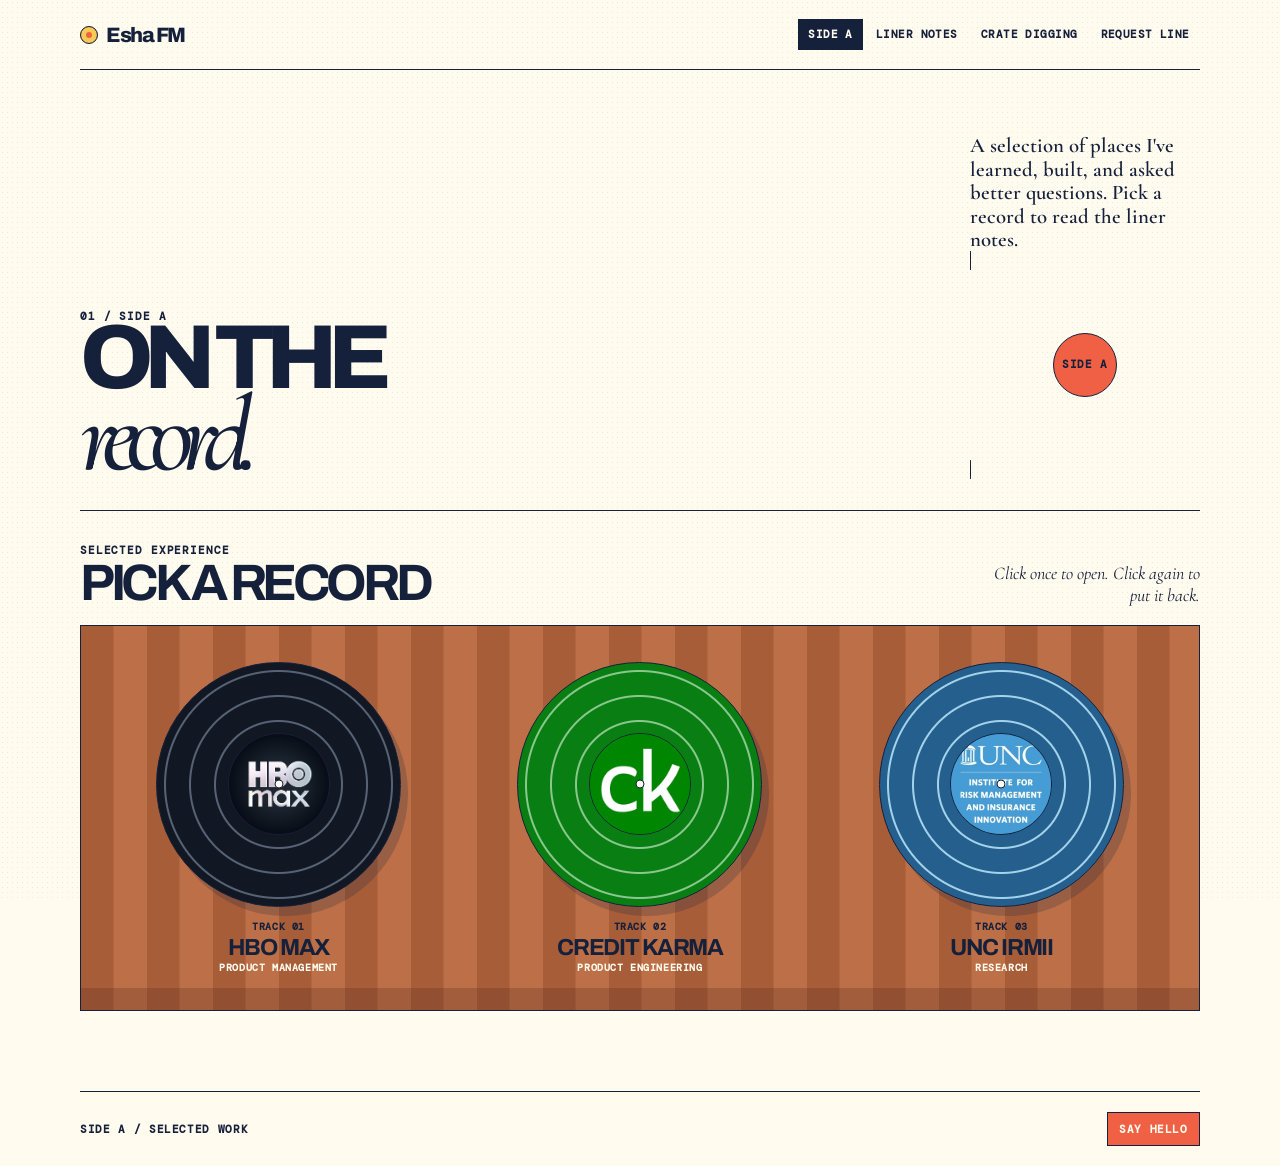
==== experience.html @ 91d37e62 "Keep experience liner notes closed by default" ====
<!DOCTYPE html>
<html lang="en">
  <head>
    <meta charset="UTF-8" />
    <meta name="viewport" content="width=device-width, initial-scale=1.0" />
    <title>On the Record | Esha FM</title>
    <meta name="description" content="Selected work, research, and experience from Esha Singaraju." />
    <link rel="icon" type="image/png" href="assets/finalfavicon.png" />
    <link rel="preconnect" href="https://fonts.googleapis.com" />
    <link rel="preconnect" href="https://fonts.gstatic.com" crossorigin />
    <link href="https://fonts.googleapis.com/css2?family=Archivo:wdth,wght@75..125,400;75..125,600;75..125,700;75..125,800&family=Cormorant+Garamond:ital,wght@0,500;0,600;1,500;1,600&family=DM+Mono:wght@400;500&display=swap" rel="stylesheet" />
    <link rel="stylesheet" href="style.css?v=20260923-records" />
  </head>
  <body>
    <div class="page-shell">
      <header class="site-header">
        <a class="brand" href="index.html" aria-label="Esha FM home">Esha FM</a>
        <nav class="site-nav" aria-label="Primary">
          <a class="is-active" href="experience.html">Side A</a>
          <a href="writing.html">Liner Notes</a>
          <a href="out-and-about.html">Crate Digging</a>
          <a href="mailto:eshasingaraju@gmail.com">Request Line</a>
        </nav>
      </header>
      <main>
        <section class="page-hero reveal">
          <div><p class="eyebrow">01 / Side A</p><h1 class="page-title">On the<br /><em>record.</em></h1></div>
          <div><p class="page-hero-copy">A selection of places I've learned, built, and asked better questions. Pick a record to read the liner notes.</p><span class="label-disc" aria-hidden="true"></span></div>
        </section>
        <section class="experience-library" aria-labelledby="experience-library-title">
          <div class="experience-library-heading reveal">
            <div>
              <p class="section-kicker">Selected experience</p>
              <h2 id="experience-library-title">Pick a record</h2>
            </div>
            <p>Click once to open. Click again to put it back.</p>
          </div>

          <div class="experience-records reveal" aria-label="Experience records">
            <button class="career-record" type="button" data-experience-record="hbo" aria-expanded="false" aria-controls="experience-hbo">
              <span class="career-vinyl career-vinyl-hbo" aria-hidden="true">
                <span class="career-vinyl-label"><img src="assets/hbo-max-logo.png" alt="" /></span>
              </span>
              <span class="career-record-meta"><span>Track 01</span><strong>HBO Max</strong><small>Product Management</small></span>
            </button>
            <button class="career-record" type="button" data-experience-record="credit-karma" aria-expanded="false" aria-controls="experience-credit-karma">
              <span class="career-vinyl career-vinyl-ck" aria-hidden="true">
                <span class="career-vinyl-label"><img src="assets/credit-karma-mark.png" alt="" /></span>
              </span>
              <span class="career-record-meta"><span>Track 02</span><strong>Credit Karma</strong><small>Product Engineering</small></span>
            </button>
            <button class="career-record" type="button" data-experience-record="irmii" aria-expanded="false" aria-controls="experience-irmii">
              <span class="career-vinyl career-vinyl-irmii" aria-hidden="true">
                <span class="career-vinyl-label"><img src="assets/irmii.jpeg" alt="" /></span>
              </span>
              <span class="career-record-meta"><span>Track 03</span><strong>UNC IRMII</strong><small>Research</small></span>
            </button>
          </div>

          <div class="experience-panels" aria-live="polite">
            <article class="experience-panel" id="experience-hbo" data-experience-panel="hbo" hidden>
              <figure class="experience-panel-media experience-panel-video">
                <video controls playsinline preload="metadata" poster="assets/hbo-shorts-poster.png" aria-label="HBO Max Shorts mobile experience">
                  <source src="assets/hbo-shorts.m4v" type="video/mp4" />
                  Your browser does not support embedded video.
                </video>
                <figcaption>HBO Max Shorts / mobile experience</figcaption>
              </figure>
              <div class="experience-panel-copy">
                <div class="experience-track"><p class="track-number">Track 01 / Product Management</p><p class="role-meta">May 2026 - August 2026 / New York, NY</p></div>
                <h2>Product Management Intern</h2>
                <p class="experience-company">HBO Max · Warner Bros. Discovery</p>
                <p class="experience-summary">On the Watch Experience team, I moved between discovery, playback, and launch readiness - turning ambiguous user problems into requirements, prototypes, and measurable product recommendations.</p>
                <ul class="experience-highlights">
                  <li>Built an AI workflow that researched 100+ web sources, validated episode metadata, scored candidate moments, and matched them to catalog data, surfacing 600+ clips for editorial review.</li>
                  <li>Translated 5+ competitive analyses into 15 user stories and 8 product workflows for an AI-powered in-player experience, then led a cross-functional sprint from requirements through prototype.</li>
                  <li>Ran UAT across 3 platforms for 6+ launches, identifying launch-blocking defects and validating fixes with engineering.</li>
                  <li>Defined KPIs and analyzed Video-in-Browse engagement, producing recommendations projected to drive $1.2M in annual impact and increase Hours Per Subscriber by 0.5%.</li>
                </ul>
                <div class="experience-metrics" aria-label="HBO Max impact">
                  <span><strong>100+</strong> sources</span><span><strong>600+</strong> clips</span><span><strong>6+</strong> launches</span><span><strong>$1.2M</strong> projected impact</span>
                </div>
              </div>
            </article>

            <article class="experience-panel" id="experience-credit-karma" data-experience-panel="credit-karma" hidden>
              <figure class="experience-panel-media experience-panel-image">
                <img src="assets/credit-karma-rewards.png" alt="Credit Karma Cards Optimizer showing credit-card rewards categories" />
                <figcaption>Credit Karma Cards Optimizer</figcaption>
              </figure>
              <div class="experience-panel-copy">
                <div class="experience-track"><p class="track-number">Track 02 / Product Engineering</p><p class="role-meta">May 2025 - August 2025 / Charlotte, NC</p></div>
                <h2>Product Engineering Intern</h2>
                <p class="experience-company">Intuit Credit Karma</p>
                <p class="experience-summary">Credit-card rewards data arrived through a third-party manual workflow, so a 2x category could accidentally appear as 24x. I built the checks, resolution paths, and alerts that caught those failures before they reached members.</p>
                <ul class="experience-highlights">
                  <li>Redesigned the credit-card ranking framework with automated data-quality checks, protecting 20M+ members from faulty product data and improving partner-data accuracy by 15%.</li>
                  <li>Gathered requirements from analysts and built resolution workflows that prevented 4 major incidents in 2 months while freeing roughly 3 months of engineering capacity each year.</li>
                  <li>Built an LLM-assisted resolution workflow using SQL analyses of live and historical listings to flag ranking discrepancies, improving recommendation accuracy by 25%.</li>
                </ul>
                <div class="experience-metrics" aria-label="Credit Karma impact">
                  <span><strong>20M+</strong> members protected</span><span><strong>15%</strong> partner accuracy</span><span><strong>4</strong> incidents prevented</span><span><strong>25%</strong> recommendation accuracy</span>
                </div>
              </div>
            </article>

            <article class="experience-panel" id="experience-irmii" data-experience-panel="irmii" hidden>
              <figure class="experience-panel-media experience-panel-image experience-panel-research">
                <img src="assets/futureofinsurance.jpg" alt="Esha presenting research on post-flood financial relief" />
                <figcaption>Post-flood financial relief research</figcaption>
              </figure>
              <div class="experience-panel-copy">
                <div class="experience-track"><p class="track-number">Track 03 / Research</p><p class="role-meta">May 2024 - Present / Chapel Hill, NC</p></div>
                <h2>Undergraduate Student Researcher</h2>
                <p class="experience-company">UNC Institute for Risk Management and Insurance Innovation</p>
                <p class="experience-summary">I study how post-disaster aid is distributed after major floods, with a focus on where federal recovery funding may fall short.</p>
                <ul class="experience-highlights">
                  <li>Built machine-learning models and a Python pipeline for more than 500,000 disaster-loan records.</li>
                  <li>Developed an interactive dashboard for exploring aid patterns and community resilience.</li>
                  <li>Translated technical findings into accessible research for academic and public audiences.</li>
                </ul>
                <div class="experience-skills">Python / machine learning / GIS / data pipelines</div>
              </div>
            </article>
          </div>
        </section>
      </main>
      <footer class="site-footer"><span>Side A / Selected work</span><a href="mailto:eshasingaraju@gmail.com">Say hello</a></footer>
    </div>
    <script src="script.js?v=20260923-records"></script>
  </body>
</html>
---- style.css ----
:root {
  --ink: #15203b;
  --paper: #fffbee;
  --mist: #cae4e1;
  --tomato: #ef6045;
  --yellow: #f4cc54;
  --groove: #657086;
  --line: 1.5px solid var(--ink);
  --sans: "Archivo", "Helvetica Neue", Arial, sans-serif;
  --serif: "Cormorant Garamond", Georgia, serif;
  --mono: "DM Mono", "Courier New", monospace;
}

* { box-sizing: border-box; }
html { scroll-behavior: smooth; }
body { margin: 0; min-width: 320px; overflow-x: hidden; background: var(--paper); color: var(--ink); font-family: var(--sans); }
body.is-loading { overflow: hidden; }
body::before { content: ""; position: fixed; inset: 0; z-index: -1; background-image: radial-gradient(rgba(21, 32, 59, 0.08) 0.5px, transparent 0.6px); background-size: 5px 5px; pointer-events: none; }
img { display: block; max-width: 100%; }
a { color: inherit; }
.site-loader { position: fixed; z-index: 100; inset: 0; display: grid; place-items: center; gap: 1rem; background: var(--ink); color: var(--paper); opacity: 1; transition: opacity 0.24s ease, visibility 0.24s ease; }
.site-loader.is-hidden { visibility: hidden; opacity: 0; pointer-events: none; }
.loader-vinyl { position: relative; width: 112px; aspect-ratio: 1; border: 1.5px solid var(--paper); border-radius: 50%; background: repeating-radial-gradient(circle, var(--ink) 0 7px, #53607b 8px 9px); animation: loader-spin 0.75s linear infinite; }
.loader-vinyl::before { content: ""; position: absolute; inset: 33px; border: 1.5px solid var(--ink); border-radius: 50%; background: var(--tomato); box-shadow: inset 0 0 0 12px var(--yellow); }
.loader-vinyl::after { content: "ESHA FM"; position: absolute; top: 50%; left: 50%; color: var(--ink); font-family: var(--mono); font-size: 0.55rem; font-weight: 700; letter-spacing: 0.07em; white-space: nowrap; transform: translate(-50%, -50%) rotate(-35deg); }
.site-loader p { margin: 0; font-family: var(--mono); font-size: 0.68rem; font-weight: 700; letter-spacing: 0.12em; text-transform: uppercase; }
@keyframes loader-spin { to { transform: rotate(360deg); } }
.page-shell { width: min(1120px, calc(100% - 2rem)); margin: 0 auto; }
.site-header { min-height: 70px; display: flex; align-items: center; justify-content: space-between; gap: 1.25rem; border-bottom: var(--line); }
.brand { display: inline-flex; align-items: center; gap: 0.5rem; text-decoration: none; font-size: 1.3rem; font-weight: 800; letter-spacing: -0.07em; }
.brand::before { content: ""; width: 16px; height: 16px; border: var(--line); border-radius: 50%; background: var(--tomato); box-shadow: inset 0 0 0 5px var(--yellow); }
.site-nav { display: flex; flex-wrap: wrap; align-items: center; justify-content: flex-end; gap: 0.15rem; }
.site-nav a { padding: 0.55rem 0.65rem; text-decoration: none; font-family: var(--mono); font-size: 0.66rem; font-weight: 700; letter-spacing: 0.04em; text-transform: uppercase; }
.site-nav a:hover, .site-nav a:focus-visible, .site-nav a.is-active { background: var(--ink); color: var(--paper); outline: none; }
.reveal { opacity: 1; transform: none; }
.has-motion .reveal { opacity: 0; transform: translateY(16px); transition: opacity 0.5s ease, transform 0.5s ease; }
.has-motion .reveal.is-visible { opacity: 1; transform: translateY(0); }
.home-hero { display: grid; grid-template-columns: 1.34fr 0.66fr; min-height: 580px; border-bottom: var(--line); background: var(--mist); }
.hero-copy { display: grid; grid-template-columns: minmax(0, 1fr) clamp(190px, 32%, 240px); align-items: center; gap: clamp(1.4rem, 3vw, 2.25rem); padding: clamp(2.25rem, 4vw, 3.25rem); }
.eyebrow, .section-kicker, .track-number, .meta-label, .role-meta, .writing-card-tag, .writing-card-date, .event-date { margin: 0; font-family: var(--mono); font-size: 0.68rem; font-weight: 700; letter-spacing: 0.08em; text-transform: uppercase; }
.live-dot { display: inline-block; width: 8px; height: 8px; margin-right: 0.45rem; border-radius: 50%; background: var(--tomato); box-shadow: 0 0 0 3px rgba(239, 96, 69, 0.18); }
h1, h2, h3, p { margin-top: 0; }
.home-title, .page-title { margin: 1.25rem 0 1.4rem; font-size: clamp(3.4rem, 7.1vw, 6.9rem); font-weight: 800; line-height: 0.78; letter-spacing: -0.105em; text-transform: uppercase; }
.home-title em, .page-title em { font-family: var(--serif); font-size: 1.18em; font-weight: 500; font-style: italic; letter-spacing: -0.12em; text-transform: none; }
.hero-text { max-width: 34ch; margin-bottom: 0; font-family: var(--serif); font-size: 1.4rem; font-weight: 600; line-height: 1.12; }
.intro-title { margin: 1rem 0 1.5rem; font-size: clamp(3rem, 5.2vw, 5.25rem); font-weight: 800; line-height: 0.79; letter-spacing: -0.1em; text-transform: uppercase; }
.intro-copy { max-width: 40ch; margin-bottom: 1rem; font-family: var(--serif); font-size: clamp(1.05rem, 1.4vw, 1.18rem); font-weight: 600; line-height: 1.2; }
.intro-copy:last-child { margin-bottom: 0; }
.bio-copy { align-self: center; }
.hero-photo-panel { align-self: center; height: 300px; overflow: hidden; border: var(--line); background: var(--tomato); box-shadow: 5px 6px 0 rgba(21, 32, 59, 0.18); }
.hero-portrait { width: 100%; height: 100%; object-fit: cover; object-position: center 25%; }
.turntable { --deck-top: clamp(3.75rem, 11%, 5rem); position: relative; min-height: 500px; overflow: hidden; border-left: var(--line); background: var(--yellow); }
.turntable-plinth { position: absolute; width: min(70%, 320px); aspect-ratio: 1; top: var(--deck-top); left: 50%; border: var(--line); background: var(--paper); box-shadow: 13px 14px 0 rgba(21, 32, 59, 0.13); transform: translateX(-50%); }
.vinyl { --record-color: var(--ink); --label-color: var(--tomato); --label-ring: var(--mist); position: absolute; z-index: 1; width: 81.25%; aspect-ratio: 1; top: 50%; left: 50%; border: var(--line); border-radius: 50%; background: var(--record-color); box-shadow: inset 0 0 0 16px var(--record-color), inset 0 0 0 17px var(--groove), inset 0 0 0 33px var(--record-color), inset 0 0 0 34px var(--groove), inset 0 0 0 51px var(--record-color), inset 0 0 0 52px var(--groove); transform: translate(-50%, -50%) rotate(0deg); }
.vinyl[data-active-vinyl="blue-hour"] { --record-color: #384d91; --label-color: #e4a8d0; --label-ring: #d9e8f2; }
.vinyl[data-active-vinyl="golden-hour"] { --record-color: #7a3345; --label-color: #f4cc54; --label-ring: #f5d4b8; }
.turntable.is-playing .vinyl { animation: spin 14s linear infinite; }
.vinyl::before { content: ""; position: absolute; top: 50%; left: 50%; width: 33%; aspect-ratio: 1; border: var(--line); border-radius: 50%; background: var(--label-color); box-shadow: inset 0 0 0 20px var(--label-ring); transform: translate(-50%, -50%); }
.vinyl::after { content: attr(data-label); position: absolute; top: 50%; left: 50%; color: var(--ink); font-family: var(--mono); font-size: 0.52rem; font-weight: 700; letter-spacing: 0.08em; white-space: nowrap; transform: translate(-50%, -50%) rotate(-34deg); }
.tonearm { position: absolute; z-index: 2; top: calc(var(--deck-top) - 0.15rem); right: 7%; width: 36%; height: 28px; padding: 0; appearance: none; border: 0; border-top: 5px solid var(--mist); background: transparent; box-shadow: 0 -1.5px 0 var(--ink), 0 1.5px 0 var(--ink); cursor: grab; touch-action: none; transform: rotate(var(--arm-angle, 280deg)); transform-origin: right center; }
.tonearm:active { cursor: grabbing; }
.tonearm::before { content: ""; position: absolute; top: -12px; right: -11px; width: 20px; height: 20px; border: var(--line); border-radius: 50%; background: var(--tomato); }
.tonearm::after { content: ""; position: absolute; top: -15px; left: -7px; width: 17px; height: 25px; border: var(--line); background: var(--yellow); }
.tonearm.is-drop-target::after { background: var(--paper); box-shadow: 0 0 0 5px rgba(255, 251, 238, 0.45); }
.rpm { position: absolute; right: 1.5rem; bottom: 1.8rem; font-family: var(--mono); font-size: 0.68rem; font-weight: 700; letter-spacing: 0.08em; }
@keyframes spin { from { transform: translate(-50%, -50%) rotate(0deg); } to { transform: translate(-50%, -50%) rotate(360deg); } }
.vinyl-selector { position: absolute; z-index: 4; bottom: 4.25rem; left: 1rem; display: flex; gap: 0.45rem; }
.vinyl-choice { display: grid; gap: 0.25rem; padding: 0; border: 0; background: transparent; color: var(--ink); cursor: grab; font-family: var(--mono); font-size: 0.48rem; font-weight: 700; letter-spacing: 0.03em; text-transform: uppercase; }
.vinyl-choice:active { cursor: grabbing; }
.vinyl-choice span { display: block; width: 44px; aspect-ratio: 1; border: var(--line); border-radius: 50%; background: var(--ink); box-shadow: inset 0 0 0 10px var(--ink), inset 0 0 0 11px var(--groove), inset 0 0 0 17px var(--ink), inset 0 0 0 18px var(--groove); }
.vinyl-choice span::after { content: ""; display: block; width: 14px; aspect-ratio: 1; margin: 13px auto; border: 1px solid var(--ink); border-radius: 50%; background: var(--tomato); }
.vinyl-choice[data-vinyl="blue-hour"] span { background: #384d91; box-shadow: inset 0 0 0 10px #384d91, inset 0 0 0 11px #8ba4ca, inset 0 0 0 17px #384d91, inset 0 0 0 18px #8ba4ca; }
.vinyl-choice[data-vinyl="blue-hour"] span::after { background: #e4a8d0; }
.vinyl-choice[data-vinyl="golden-hour"] span { background: #7a3345; box-shadow: inset 0 0 0 10px #7a3345, inset 0 0 0 11px #d78b79, inset 0 0 0 17px #7a3345, inset 0 0 0 18px #d78b79; }
.vinyl-choice[data-vinyl="golden-hour"] span::after { background: var(--yellow); }
.vinyl-choice:hover span, .vinyl-choice:focus-visible span, .vinyl-choice.is-selected span { transform: translateY(-4px); box-shadow: 0 4px 0 var(--ink); }
.vinyl-choice:focus-visible { outline: 2px solid var(--ink); outline-offset: 2px; }
.now-playing { display: flex; align-items: center; justify-content: space-between; gap: 1rem; padding: 0.9rem 1.25rem; border-bottom: var(--line); background: var(--ink); color: var(--paper); }
.now-playing p { margin: 0; }
.now-label { font-family: var(--mono); font-size: 0.66rem; font-weight: 700; letter-spacing: 0.08em; text-transform: uppercase; }
.now-track { font-family: var(--serif); font-size: 1.2rem; font-style: italic; }
.section-head { display: flex; align-items: baseline; justify-content: space-between; gap: 1rem; padding: 2rem 0 1rem; }
.section-head h2 { margin: 0; font-size: clamp(1.8rem, 4vw, 3rem); line-height: 0.85; letter-spacing: -0.08em; text-transform: uppercase; }
.section-head p { margin: 0; font-family: var(--serif); font-size: 1.15rem; font-style: italic; }
.record-grid { position: relative; height: 410px; margin-bottom: 3.5rem; overflow: hidden; border: var(--line); background: repeating-linear-gradient(90deg, #a85d39 0 32px, #bd7048 33px 66px); box-shadow: inset 0 -88px 0 rgba(82, 41, 30, 0.3); }
.record-grid::before { content: ""; position: absolute; z-index: 6; right: 0; bottom: 0; left: 0; height: 78px; border-top: var(--line); background: rgba(114, 58, 39, 0.9); pointer-events: none; }
.record-grid::after { content: "SELECT A RECORD"; position: absolute; z-index: 7; right: 1rem; bottom: 1.8rem; color: var(--paper); font-family: var(--mono); font-size: 0.65rem; font-weight: 700; letter-spacing: 0.08em; pointer-events: none; }
.record-link { position: absolute; top: 52px; bottom: 50px; display: block; width: 47%; overflow: hidden; border: var(--line); background: var(--paper); color: var(--ink); text-decoration: none; transform-origin: center bottom; transition: transform 0.22s ease, box-shadow 0.22s ease, filter 0.22s ease; }
.record-side-a { z-index: 1; left: 8%; transform: rotate(-4deg); }
.record-notes { z-index: 2; left: 27%; top: 31px; transform: rotate(1deg); }
.record-crate-digging { z-index: 3; left: 46%; top: 48px; transform: rotate(5deg); }
.record-link:hover, .record-link:focus-visible { z-index: 5; outline: none; filter: brightness(1.08) saturate(1.12); box-shadow: 8px 9px 0 var(--ink); }
.record-side-a:hover, .record-side-a:focus-visible { transform: translateY(-18px) rotate(-4deg); }
.record-notes:hover, .record-notes:focus-visible { transform: translateY(-18px) rotate(1deg); }
.record-crate-digging:hover, .record-crate-digging:focus-visible { transform: translateY(-18px) rotate(5deg); }
.record-cover { position: relative; height: 100%; overflow: hidden; }
.record-cover::after { position: absolute; font-family: var(--sans); font-size: clamp(2.5rem, 5vw, 4.2rem); font-weight: 800; line-height: 0.78; letter-spacing: -0.12em; }
.cover-side-a { background: var(--tomato); }
.cover-side-a::before { content: ""; position: absolute; right: -1.4rem; bottom: -2.2rem; width: 150px; aspect-ratio: 1; border: var(--line); border-radius: 50%; background: var(--ink); box-shadow: inset 0 0 0 38px var(--yellow), inset 0 0 0 39px var(--ink); }
.cover-side-a::after { content: "SIDE\A A"; top: 1rem; left: 1rem; white-space: pre; color: var(--paper); }
.cover-notes { background: var(--mist); }
.cover-notes::before { content: ""; position: absolute; inset: 1.1rem 1.2rem; border-top: 2px solid var(--ink); border-bottom: 2px solid var(--ink); background: linear-gradient(var(--ink) 0 0) 0 33% / 78% 2px no-repeat, linear-gradient(var(--ink) 0 0) 0 66% / 92% 2px no-repeat; transform: rotate(3deg); }
.cover-notes::after { content: "NOTES"; right: -0.3rem; bottom: 0.65rem; color: var(--ink); transform: rotate(-90deg); transform-origin: right bottom; }
.cover-crate { background: var(--yellow); }
.cover-crate::before { content: ""; position: absolute; top: 1.3rem; right: 1.5rem; width: 116px; height: 132px; border-bottom: 6px solid var(--ink); background: repeating-linear-gradient(90deg, transparent 0 23px, var(--ink) 24px 27px); transform: rotate(-3deg); }
.cover-crate::after { content: "DIG"; bottom: 0.9rem; left: 1rem; color: var(--ink); }
.record-info { position: absolute; z-index: 3; top: 0; left: 0; padding: 0.75rem 0.85rem; border-right: var(--line); border-bottom: var(--line); background: var(--paper); transition: background 0.22s ease, color 0.22s ease; }
.record-link:hover .record-info, .record-link:focus-visible .record-info { background: var(--yellow); }
.record-info h3 { margin: 0.25rem 0 0; font-size: 1.55rem; line-height: 0.9; letter-spacing: -0.07em; text-transform: uppercase; }
.about-panel { margin: 0 -1px 3.5rem; border: var(--line); background: var(--tomato); }
.about-photo { min-height: 340px; overflow: hidden; border-right: var(--line); background: var(--yellow); }
.about-photo img { width: 100%; height: 100%; object-fit: cover; object-position: center 30%; mix-blend-mode: multiply; }
.about-copy { padding: clamp(1.8rem, 4vw, 3.5rem); color: var(--paper); }
.about-copy h2 { margin: 0.8rem 0 1.2rem; font-size: clamp(2.1rem, 5vw, 4rem); line-height: 0.82; letter-spacing: -0.09em; text-transform: uppercase; }
.about-copy p:last-child { max-width: 41ch; margin-bottom: 0; font-family: var(--serif); font-size: 1.35rem; font-weight: 600; line-height: 1.15; }
.page-hero { display: grid; grid-template-columns: 1fr 230px; gap: 1.5rem; align-items: end; padding: clamp(2rem, 5vw, 4.5rem) 0 2rem; border-bottom: var(--line); }
.page-hero .page-title { margin: 0; max-width: 10ch; }
.page-hero-copy { max-width: 31ch; margin: 0; font-family: var(--serif); font-size: 1.3rem; font-weight: 600; line-height: 1.13; }
.label-disc { justify-self: end; width: 190px; aspect-ratio: 1; border: var(--line); border-radius: 50%; background: var(--ink); box-shadow: inset 0 0 0 19px var(--ink), inset 0 0 0 20px var(--groove), inset 0 0 0 39px var(--ink), inset 0 0 0 40px var(--groove); }
.label-disc::before { content: "SIDE A"; display: grid; width: 62px; aspect-ratio: 1; margin: 64px auto; place-items: center; border: var(--line); border-radius: 50%; background: var(--tomato); font-family: var(--mono); font-size: 0.66rem; font-weight: 700; letter-spacing: 0.05em; }
.label-disc.notes-label::before { content: "NOTES"; background: var(--mist); }
.label-disc.crate-label::before { content: "DIG"; background: var(--yellow); }
.experience-library { padding: 1.5rem 0 4rem; }
.experience-library-heading { display: flex; align-items: end; justify-content: space-between; gap: 1rem; padding: 0.5rem 0 1.2rem; }
.experience-library-heading h2 { margin: 0.35rem 0 0; font-size: clamp(2.1rem, 4vw, 3.5rem); line-height: 0.85; letter-spacing: -0.085em; text-transform: uppercase; }
.experience-library-heading > p { max-width: 27ch; margin: 0; font-family: var(--serif); font-size: 1.12rem; font-style: italic; text-align: right; }
.experience-records { display: grid; grid-template-columns: repeat(3, minmax(0, 1fr)); gap: clamp(1rem, 3vw, 2.5rem); padding: clamp(1.25rem, 3vw, 2.25rem); overflow: hidden; border: var(--line); background: repeating-linear-gradient(90deg, #a85d39 0 32px, #bd7048 33px 66px); box-shadow: inset 0 -22px 0 rgba(82, 41, 30, 0.26); }
.career-record { display: grid; justify-items: center; gap: 0.8rem; min-width: 0; padding: 0; border: 0; background: transparent; color: var(--ink); cursor: pointer; font: inherit; text-align: center; }
.career-vinyl { --career-record: var(--ink); --career-groove: var(--groove); position: relative; display: grid; width: min(100%, 245px); aspect-ratio: 1; place-items: center; border: var(--line); border-radius: 50%; background: repeating-radial-gradient(circle, var(--career-record) 0 12px, var(--career-groove) 13px 14px, var(--career-record) 15px 25px); box-shadow: 7px 9px 0 rgba(21, 32, 59, 0.22); transition: transform 0.22s ease, box-shadow 0.22s ease, filter 0.22s ease; }
.career-vinyl::after { content: ""; position: absolute; top: 50%; left: 50%; width: 7px; aspect-ratio: 1; border: 1px solid var(--ink); border-radius: 50%; background: var(--paper); transform: translate(-50%, -50%); }
.career-vinyl-hbo { --career-record: #111824; --career-groove: #576274; }
.career-vinyl-ck { --career-record: #087e13; --career-groove: #8ac78c; }
.career-vinyl-irmii { --career-record: #245f8d; --career-groove: #a3d2eb; }
.career-vinyl-label { display: grid; width: 42%; aspect-ratio: 1; place-items: center; overflow: hidden; border: var(--line); border-radius: 50%; background: var(--paper); }
.career-vinyl-label img { width: 100%; height: 100%; object-fit: cover; }
.career-record:hover .career-vinyl, .career-record:focus-visible .career-vinyl { filter: saturate(1.08); transform: translateY(-8px) rotate(-2deg); box-shadow: 10px 13px 0 rgba(21, 32, 59, 0.3); }
.career-record:focus-visible { outline: 2px solid var(--ink); outline-offset: 7px; }
.career-record.is-selected .career-vinyl { transform: translateY(-12px) rotate(4deg); box-shadow: 11px 14px 0 var(--ink); }
.career-record-meta { display: grid; justify-items: center; }
.career-record-meta > span, .career-record-meta small { font-family: var(--mono); font-size: 0.62rem; font-weight: 700; letter-spacing: 0.06em; text-transform: uppercase; }
.career-record-meta strong { margin: 0.25rem 0 0.15rem; font-size: clamp(1.05rem, 2vw, 1.45rem); line-height: 0.95; letter-spacing: -0.055em; text-transform: uppercase; }
.career-record-meta small { color: var(--paper); }
.experience-panels { margin-top: 1rem; }
.experience-panel { display: grid; grid-template-columns: minmax(240px, 0.72fr) minmax(0, 1.28fr); min-height: 500px; border: var(--line); background: var(--mist); animation: liner-notes-in 0.28s ease both; }
.experience-panel[hidden] { display: none; }
.experience-panel-media { position: relative; display: grid; min-width: 0; min-height: 500px; margin: 0; place-items: center; overflow: hidden; border-right: var(--line); background: var(--ink); }
.experience-panel-media img, .experience-panel-media video { display: block; width: 100%; height: 100%; min-height: 0; object-fit: contain; }
.experience-panel-video video { max-height: 500px; background: #05080d; }
.experience-panel-image { background: var(--paper); }
.experience-panel-image img { max-height: 500px; }
.experience-panel-research img { object-fit: cover; object-position: center; }
.experience-panel-media figcaption { position: absolute; right: 0.75rem; bottom: 0.75rem; left: 0.75rem; padding: 0.55rem 0.65rem; background: var(--ink); color: var(--paper); font-family: var(--mono); font-size: 0.58rem; font-weight: 700; letter-spacing: 0.06em; text-transform: uppercase; }
.experience-panel-copy { align-self: center; padding: clamp(1.5rem, 4vw, 3.3rem); }
.experience-track { display: flex; justify-content: space-between; gap: 1rem; margin-bottom: 0.65rem; }
.experience-track p { margin: 0; }
.experience-panel h2 { margin: 0; font-size: clamp(2rem, 4vw, 3.6rem); line-height: 0.86; letter-spacing: -0.08em; text-transform: uppercase; }
.experience-company { margin: 0.5rem 0 0; font-family: var(--serif); font-size: 1.45rem; font-style: italic; }
.experience-summary { max-width: 61ch; margin: 1.3rem 0 0; font-family: var(--serif); font-size: 1.22rem; font-weight: 600; line-height: 1.22; }
.experience-highlights { display: grid; gap: 0.65rem; max-width: 72ch; margin: 1.25rem 0 0; padding: 0; list-style: none; }
.experience-highlights li { position: relative; padding-left: 1.15rem; font-size: 0.88rem; font-weight: 600; line-height: 1.35; }
.experience-highlights li::before { content: ""; position: absolute; top: 0.45rem; left: 0; width: 7px; aspect-ratio: 1; border-radius: 50%; background: var(--tomato); }
.experience-metrics { display: grid; grid-template-columns: repeat(4, minmax(0, 1fr)); gap: 0.55rem; margin-top: 1.35rem; }
.experience-metrics span { display: grid; align-content: center; min-height: 68px; padding: 0.55rem; border: var(--line); background: var(--paper); font-family: var(--mono); font-size: 0.54rem; font-weight: 700; letter-spacing: 0.04em; text-transform: uppercase; }
.experience-metrics strong { display: block; margin-bottom: 0.15rem; color: var(--tomato); font-family: var(--sans); font-size: 1.25rem; letter-spacing: -0.05em; }
.experience-skills { margin-top: 1rem; font-family: var(--mono); font-size: 0.68rem; font-weight: 700; letter-spacing: 0.05em; text-transform: uppercase; }
@keyframes liner-notes-in { from { opacity: 0; transform: translateY(10px); } to { opacity: 1; transform: translateY(0); } }
.writing-archive { padding: 1.5rem 0 4rem; }
.article-list { display: grid; grid-template-columns: repeat(3, 1fr); gap: 1rem; }
.writing-card { position: relative; display: flex; flex-direction: column; min-height: 340px; overflow: hidden; border: var(--line); background: var(--paper); color: var(--ink); text-decoration: none; transition: transform 0.18s ease, box-shadow 0.18s ease; }
.writing-card:hover, .writing-card:focus-visible { outline: none; transform: translateY(-5px); box-shadow: 6px 7px 0 var(--ink); }
.writing-card-media { order: -1; height: 186px; overflow: hidden; border-bottom: var(--line); background: var(--mist); }
.writing-card-media img { width: 100%; height: 100%; object-fit: cover; }
.writing-card-tag { padding: 0.9rem 0.9rem 0; }
.writing-card-date { padding: 0.35rem 0.9rem 0; color: var(--tomato); }
.writing-card h2 { margin: 0.55rem 0.9rem 1.1rem; font-size: 1.42rem; line-height: 0.93; letter-spacing: -0.065em; }
.writing-pagination { display: flex; flex-wrap: wrap; justify-content: center; gap: 0.5rem; margin-top: 2rem; }
.pagination-button, .pagination-number { min-width: 2.4rem; min-height: 2.4rem; border: var(--line); background: var(--paper); color: var(--ink); cursor: pointer; font-family: var(--mono); font-size: 0.7rem; font-weight: 700; }
.pagination-button:hover, .pagination-number:hover, .pagination-number.is-active { background: var(--ink); color: var(--paper); }
.pagination-summary { align-self: center; padding: 0 0.35rem; font-family: var(--serif); font-size: 1.1rem; font-style: italic; }
.event-grid { display: grid; grid-template-columns: repeat(3, 1fr); gap: 1rem; padding: 1.5rem 0 4rem; }
.event-card { display: flex; flex-direction: column; overflow: hidden; border: var(--line); background: var(--paper); }
.event-card:nth-child(3n + 2) { background: var(--mist); }
.event-card:nth-child(3n) { background: var(--yellow); }
.event-card img { width: 100%; height: 210px; object-fit: cover; border-bottom: var(--line); }
.event-card-copy { padding: 1rem; }
.event-card h2 { margin: 0.45rem 0 0.75rem; font-size: 1.48rem; line-height: 0.92; letter-spacing: -0.065em; text-transform: uppercase; }
.event-card p:last-child { margin: 0; font-family: var(--serif); font-size: 1.05rem; font-weight: 600; line-height: 1.22; }
.event-date { color: var(--tomato); }
.future-event { background: var(--tomato) !important; color: var(--paper); }
.future-event .event-date { color: var(--yellow); }
.site-footer { display: flex; justify-content: space-between; align-items: center; gap: 1rem; padding: 1.25rem 0; border-top: var(--line); font-family: var(--mono); font-size: 0.68rem; font-weight: 700; letter-spacing: 0.06em; text-transform: uppercase; }
.site-footer a { display: inline-block; padding: 0.55rem 0.7rem; border: var(--line); background: var(--tomato); color: var(--paper); text-decoration: none; }
@media (max-width: 760px) {
  .page-shell { width: min(100% - 1.25rem, 1120px); }
  .site-header { min-height: auto; padding: 0.9rem 0; align-items: flex-start; }
  .site-nav { max-width: 220px; }
  .site-nav a { padding: 0.35rem 0.4rem; font-size: 0.58rem; }
  .home-hero, .page-hero, .about-panel { grid-template-columns: 1fr; }
  .hero-copy { grid-template-columns: minmax(0, 1fr) 160px; gap: 1rem; padding: 1.75rem 1.1rem; }
  .hero-photo-panel { height: 220px; }
  .intro-copy { font-size: 1.08rem; }
  .turntable { min-height: 450px; border-top: var(--line); border-left: 0; }
  .vinyl-selector { bottom: 4.25rem; left: 0.7rem; }
  .page-hero { gap: 1.2rem; }
  .label-disc { justify-self: start; width: 120px; }
  .label-disc::before { margin: 29px auto; }
  .record-grid { height: 365px; }
  .record-link { width: 68%; top: 48px; bottom: 45px; }
  .record-side-a { left: -16%; }
  .record-notes { left: 10%; top: 32px; }
  .record-crate-digging { left: 36%; top: 46px; }
  .article-list, .event-grid { grid-template-columns: 1fr; }
  .experience-library-heading { align-items: start; }
  .experience-records { display: flex; gap: 1rem; padding: 1.35rem; overflow-x: auto; scroll-snap-type: x mandatory; }
  .career-record { flex: 0 0 150px; scroll-snap-align: start; }
  .experience-panel { grid-template-columns: 1fr; }
  .experience-panel-media { min-height: 360px; border-right: 0; border-bottom: var(--line); }
  .experience-panel-media img, .experience-panel-media video, .experience-panel-video video, .experience-panel-image img { max-height: 420px; }
  .experience-panel-copy { padding: 1.5rem 1.15rem; }
  .experience-panel h2 { font-size: 1.75rem; line-height: 0.9; }
  .experience-track { display: block; }
  .experience-track .role-meta { margin-top: 0.4rem; }
  .experience-metrics { grid-template-columns: repeat(2, minmax(0, 1fr)); }
  .event-card img { height: 240px; }
}
@media (max-width: 560px) {
  .hero-copy { grid-template-columns: 1fr; }
  .hero-photo-panel { justify-self: start; width: min(72%, 240px); height: auto; aspect-ratio: 4 / 5; }
  .experience-library-heading { display: block; }
  .experience-library-heading > p { margin-top: 0.75rem; text-align: left; }
}
@media (prefers-reduced-motion: reduce) { *, *::before, *::after { scroll-behavior: auto !important; animation-duration: 0.01ms !important; transition-duration: 0.01ms !important; } }
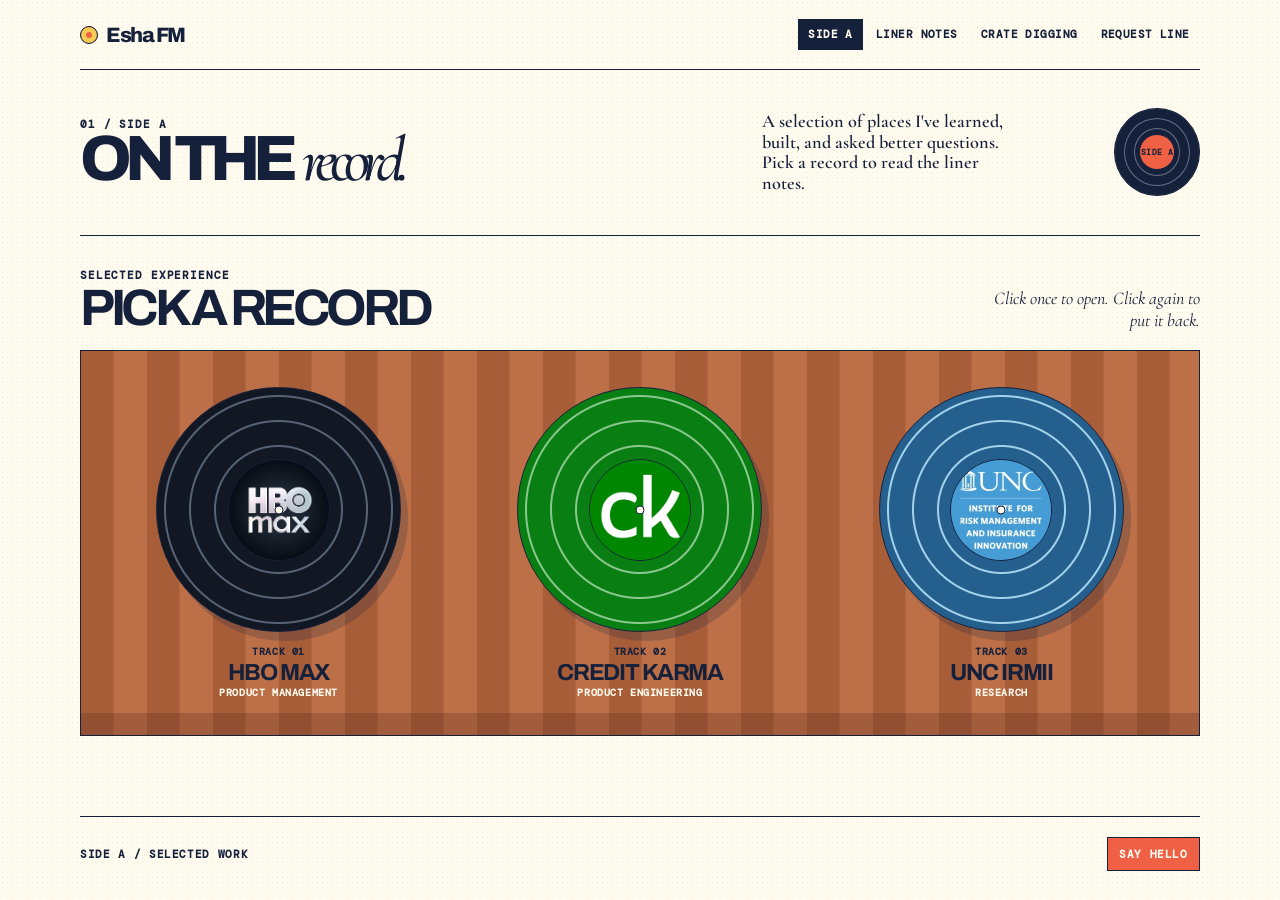
==== commit 5e3aa5e2: "Refine experience header and expand IRMII story" ====
--- a/experience.html
+++ b/experience.html
@@ -9,7 +9,7 @@
     <link rel="preconnect" href="https://fonts.googleapis.com" />
     <link rel="preconnect" href="https://fonts.gstatic.com" crossorigin />
     <link href="https://fonts.googleapis.com/css2?family=Archivo:wdth,wght@75..125,400;75..125,600;75..125,700;75..125,800&family=Cormorant+Garamond:ital,wght@0,500;0,600;1,500;1,600&family=DM+Mono:wght@400;500&display=swap" rel="stylesheet" />
-    <link rel="stylesheet" href="style.css?v=20260923-records" />
+    <link rel="stylesheet" href="style.css?v=20260923-records-2" />
   </head>
   <body>
     <div class="page-shell">
@@ -23,9 +23,9 @@
         </nav>
       </header>
       <main>
-        <section class="page-hero reveal">
-          <div><p class="eyebrow">01 / Side A</p><h1 class="page-title">On the<br /><em>record.</em></h1></div>
-          <div><p class="page-hero-copy">A selection of places I've learned, built, and asked better questions. Pick a record to read the liner notes.</p><span class="label-disc" aria-hidden="true"></span></div>
+        <section class="page-hero experience-page-hero reveal">
+          <div><p class="eyebrow">01 / Side A</p><h1 class="page-title">On the <em>record.</em></h1></div>
+          <div class="experience-hero-note"><p class="page-hero-copy">A selection of places I've learned, built, and asked better questions. Pick a record to read the liner notes.</p><span class="label-disc" aria-hidden="true"></span></div>
         </section>
         <section class="experience-library" aria-labelledby="experience-library-title">
           <div class="experience-library-heading reveal">
@@ -115,10 +115,14 @@
                 <p class="experience-company">UNC Institute for Risk Management and Insurance Innovation</p>
                 <p class="experience-summary">I study how post-disaster aid is distributed after major floods, with a focus on where federal recovery funding may fall short.</p>
                 <ul class="experience-highlights">
-                  <li>Built machine-learning models and a Python pipeline for more than 500,000 disaster-loan records.</li>
-                  <li>Developed an interactive dashboard for exploring aid patterns and community resilience.</li>
-                  <li>Translated technical findings into accessible research for academic and public audiences.</li>
+                  <li>Independently built an end-to-end research system to analyze disaster-aid outcomes across 500K+ federal records, iterating from raw, fragmented datasets to automated pipelines, predictive models, and county-level risk insights.</li>
+                  <li>Built and iterated on ML models replicating SBA disaster-loan decisions with 82% accuracy, engineering features and testing modeling approaches to uncover geographic patterns in lending and underinsurance risk.</li>
+                  <li>Presented financial-risk and policy insights to 200+ policymakers, insurers, and researchers at UNC's Research Symposium and delivered a 15-minute lecture at the 2026 Carolina Women's Leadership Council.</li>
                 </ul>
+                <div class="experience-metrics experience-metrics-three" aria-label="UNC IRMII impact">
+                  <span><strong>500K+</strong> federal records</span><span><strong>82%</strong> model accuracy</span><span><strong>200+</strong> stakeholders reached</span>
+                </div>
+                <a class="experience-read-more" href="https://www.unc.edu/posts/2025/10/24/junior-builds-algorithm-to-aid-disaster-recovery/" target="_blank" rel="noopener">Read the UNC feature <span aria-hidden="true">↗</span></a>
                 <div class="experience-skills">Python / machine learning / GIS / data pipelines</div>
               </div>
             </article>
--- a/style.css
+++ b/style.css
@@ -116,6 +116,13 @@
 .page-hero { display: grid; grid-template-columns: 1fr 230px; gap: 1.5rem; align-items: end; padding: clamp(2rem, 5vw, 4.5rem) 0 2rem; border-bottom: var(--line); }
 .page-hero .page-title { margin: 0; max-width: 10ch; }
 .page-hero-copy { max-width: 31ch; margin: 0; font-family: var(--serif); font-size: 1.3rem; font-weight: 600; line-height: 1.13; }
+.experience-page-hero { grid-template-columns: minmax(0, 1.2fr) minmax(300px, 0.8fr); align-items: center; padding: clamp(1.75rem, 3vw, 2.75rem) 0; }
+.experience-page-hero .page-title { max-width: none; font-size: clamp(3.2rem, 5vw, 5rem); line-height: 0.86; white-space: nowrap; }
+.experience-page-hero .page-title em { display: inline-block; margin-left: 0.08em; font-size: 1em; }
+.experience-hero-note { display: grid; grid-template-columns: minmax(0, 1fr) 86px; gap: 1.25rem; align-items: center; }
+.experience-page-hero .page-hero-copy { max-width: 28ch; font-size: 1.14rem; }
+.experience-page-hero .label-disc { display: block; width: 86px; box-shadow: inset 0 0 0 9px var(--ink), inset 0 0 0 10px var(--groove), inset 0 0 0 19px var(--ink), inset 0 0 0 20px var(--groove); }
+.experience-page-hero .label-disc::before { width: 34px; margin: 25px auto; font-size: 0.48rem; }
 .label-disc { justify-self: end; width: 190px; aspect-ratio: 1; border: var(--line); border-radius: 50%; background: var(--ink); box-shadow: inset 0 0 0 19px var(--ink), inset 0 0 0 20px var(--groove), inset 0 0 0 39px var(--ink), inset 0 0 0 40px var(--groove); }
 .label-disc::before { content: "SIDE A"; display: grid; width: 62px; aspect-ratio: 1; margin: 64px auto; place-items: center; border: var(--line); border-radius: 50%; background: var(--tomato); font-family: var(--mono); font-size: 0.66rem; font-weight: 700; letter-spacing: 0.05em; }
 .label-disc.notes-label::before { content: "NOTES"; background: var(--mist); }
@@ -148,7 +155,7 @@
 .experience-panel-video video { max-height: 500px; background: #05080d; }
 .experience-panel-image { background: var(--paper); }
 .experience-panel-image img { max-height: 500px; }
-.experience-panel-research img { object-fit: cover; object-position: center; }
+.experience-panel-research img { position: absolute; inset: 0; width: 100%; height: 100%; max-height: none; object-fit: cover; object-position: 78% center; }
 .experience-panel-media figcaption { position: absolute; right: 0.75rem; bottom: 0.75rem; left: 0.75rem; padding: 0.55rem 0.65rem; background: var(--ink); color: var(--paper); font-family: var(--mono); font-size: 0.58rem; font-weight: 700; letter-spacing: 0.06em; text-transform: uppercase; }
 .experience-panel-copy { align-self: center; padding: clamp(1.5rem, 4vw, 3.3rem); }
 .experience-track { display: flex; justify-content: space-between; gap: 1rem; margin-bottom: 0.65rem; }
@@ -160,8 +167,11 @@
 .experience-highlights li { position: relative; padding-left: 1.15rem; font-size: 0.88rem; font-weight: 600; line-height: 1.35; }
 .experience-highlights li::before { content: ""; position: absolute; top: 0.45rem; left: 0; width: 7px; aspect-ratio: 1; border-radius: 50%; background: var(--tomato); }
 .experience-metrics { display: grid; grid-template-columns: repeat(4, minmax(0, 1fr)); gap: 0.55rem; margin-top: 1.35rem; }
+.experience-metrics-three { grid-template-columns: repeat(3, minmax(0, 1fr)); }
 .experience-metrics span { display: grid; align-content: center; min-height: 68px; padding: 0.55rem; border: var(--line); background: var(--paper); font-family: var(--mono); font-size: 0.54rem; font-weight: 700; letter-spacing: 0.04em; text-transform: uppercase; }
 .experience-metrics strong { display: block; margin-bottom: 0.15rem; color: var(--tomato); font-family: var(--sans); font-size: 1.25rem; letter-spacing: -0.05em; }
+.experience-read-more { display: inline-flex; align-items: center; gap: 0.45rem; margin-top: 1rem; padding: 0.65rem 0.8rem; border: var(--line); background: var(--tomato); color: var(--paper); font-family: var(--mono); font-size: 0.64rem; font-weight: 700; letter-spacing: 0.05em; text-decoration: none; text-transform: uppercase; }
+.experience-read-more:hover, .experience-read-more:focus-visible { background: var(--yellow); color: var(--ink); outline: none; }
 .experience-skills { margin-top: 1rem; font-family: var(--mono); font-size: 0.68rem; font-weight: 700; letter-spacing: 0.05em; text-transform: uppercase; }
 @keyframes liner-notes-in { from { opacity: 0; transform: translateY(10px); } to { opacity: 1; transform: translateY(0); } }
 .writing-archive { padding: 1.5rem 0 4rem; }
@@ -202,6 +212,11 @@
   .turntable { min-height: 450px; border-top: var(--line); border-left: 0; }
   .vinyl-selector { bottom: 4.25rem; left: 0.7rem; }
   .page-hero { gap: 1.2rem; }
+  .experience-page-hero { gap: 1.15rem; padding: 1.75rem 0; }
+  .experience-page-hero .page-title { font-size: clamp(2.8rem, 13vw, 4.2rem); white-space: normal; }
+  .experience-hero-note { grid-template-columns: minmax(0, 1fr) 72px; gap: 0.8rem; }
+  .experience-page-hero .label-disc { justify-self: end; width: 72px; }
+  .experience-page-hero .label-disc::before { width: 28px; margin: 21px auto; font-size: 0.42rem; }
   .label-disc { justify-self: start; width: 120px; }
   .label-disc::before { margin: 29px auto; }
   .record-grid { height: 365px; }
@@ -221,6 +236,7 @@
   .experience-track { display: block; }
   .experience-track .role-meta { margin-top: 0.4rem; }
   .experience-metrics { grid-template-columns: repeat(2, minmax(0, 1fr)); }
+  .experience-metrics-three { grid-template-columns: repeat(3, minmax(0, 1fr)); }
   .event-card img { height: 240px; }
 }
 @media (max-width: 560px) {
@@ -228,5 +244,6 @@
   .hero-photo-panel { justify-self: start; width: min(72%, 240px); height: auto; aspect-ratio: 4 / 5; }
   .experience-library-heading { display: block; }
   .experience-library-heading > p { margin-top: 0.75rem; text-align: left; }
+  .experience-metrics-three { grid-template-columns: 1fr; }
 }
 @media (prefers-reduced-motion: reduce) { *, *::before, *::after { scroll-behavior: auto !important; animation-duration: 0.01ms !important; transition-duration: 0.01ms !important; } }
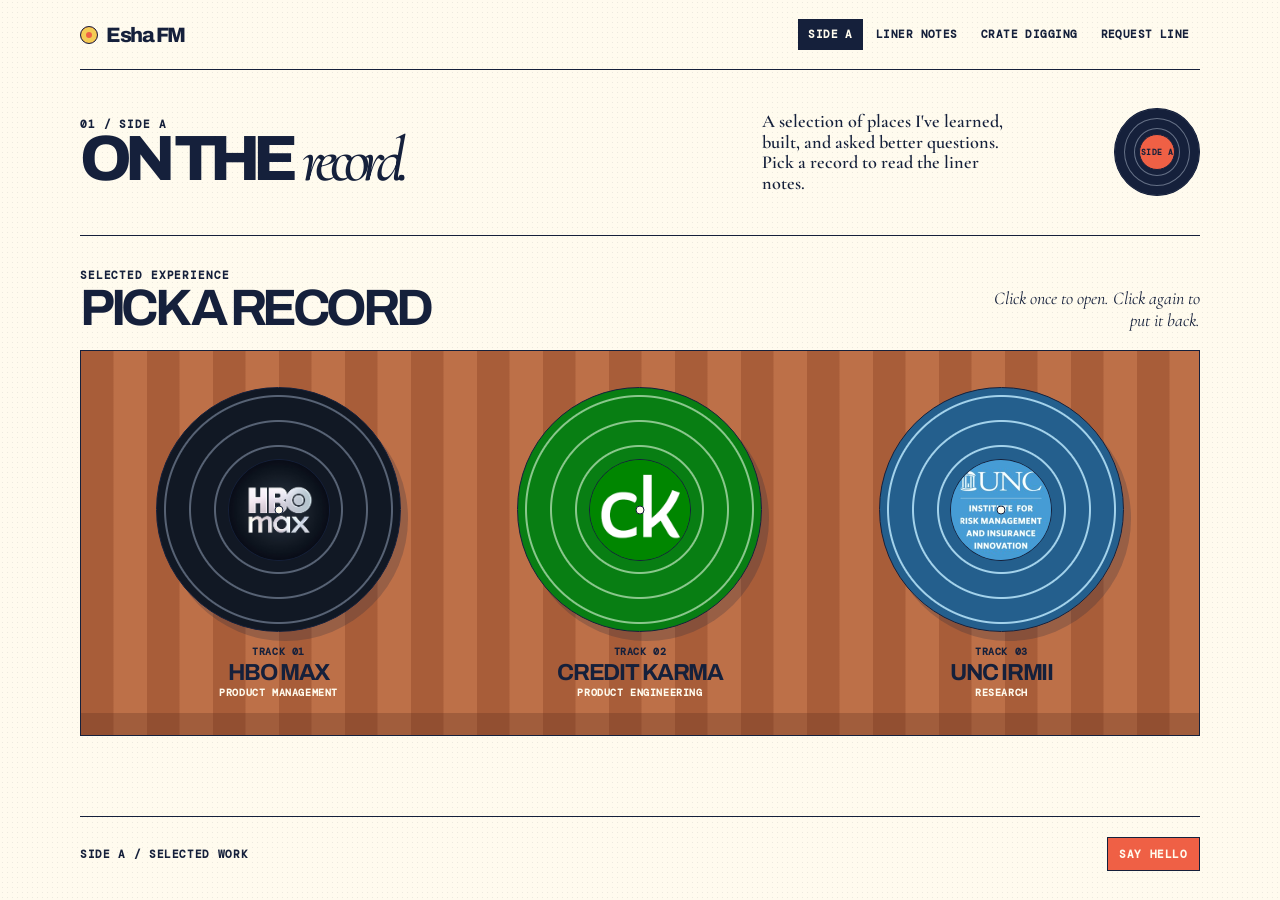
==== commit e612d9ee: "Spin the selected experience record" ====
--- a/experience.html
+++ b/experience.html
@@ -9,7 +9,7 @@
     <link rel="preconnect" href="https://fonts.googleapis.com" />
     <link rel="preconnect" href="https://fonts.gstatic.com" crossorigin />
     <link href="https://fonts.googleapis.com/css2?family=Archivo:wdth,wght@75..125,400;75..125,600;75..125,700;75..125,800&family=Cormorant+Garamond:ital,wght@0,500;0,600;1,500;1,600&family=DM+Mono:wght@400;500&display=swap" rel="stylesheet" />
-    <link rel="stylesheet" href="style.css?v=20260923-records-2" />
+    <link rel="stylesheet" href="style.css?v=20260923-records-3" />
   </head>
   <body>
     <div class="page-shell">
--- a/style.css
+++ b/style.css
@@ -142,7 +142,7 @@
 .career-vinyl-label img { width: 100%; height: 100%; object-fit: cover; }
 .career-record:hover .career-vinyl, .career-record:focus-visible .career-vinyl { filter: saturate(1.08); transform: translateY(-8px) rotate(-2deg); box-shadow: 10px 13px 0 rgba(21, 32, 59, 0.3); }
 .career-record:focus-visible { outline: 2px solid var(--ink); outline-offset: 7px; }
-.career-record.is-selected .career-vinyl { transform: translateY(-12px) rotate(4deg); box-shadow: 11px 14px 0 var(--ink); }
+.career-record.is-selected .career-vinyl { box-shadow: 11px 14px 0 var(--ink); animation: career-record-spin 8s linear infinite; }
 .career-record-meta { display: grid; justify-items: center; }
 .career-record-meta > span, .career-record-meta small { font-family: var(--mono); font-size: 0.62rem; font-weight: 700; letter-spacing: 0.06em; text-transform: uppercase; }
 .career-record-meta strong { margin: 0.25rem 0 0.15rem; font-size: clamp(1.05rem, 2vw, 1.45rem); line-height: 0.95; letter-spacing: -0.055em; text-transform: uppercase; }
@@ -174,6 +174,7 @@
 .experience-read-more:hover, .experience-read-more:focus-visible { background: var(--yellow); color: var(--ink); outline: none; }
 .experience-skills { margin-top: 1rem; font-family: var(--mono); font-size: 0.68rem; font-weight: 700; letter-spacing: 0.05em; text-transform: uppercase; }
 @keyframes liner-notes-in { from { opacity: 0; transform: translateY(10px); } to { opacity: 1; transform: translateY(0); } }
+@keyframes career-record-spin { from { transform: translateY(-12px) rotate(0deg); } to { transform: translateY(-12px) rotate(360deg); } }
 .writing-archive { padding: 1.5rem 0 4rem; }
 .article-list { display: grid; grid-template-columns: repeat(3, 1fr); gap: 1rem; }
 .writing-card { position: relative; display: flex; flex-direction: column; min-height: 340px; overflow: hidden; border: var(--line); background: var(--paper); color: var(--ink); text-decoration: none; transition: transform 0.18s ease, box-shadow 0.18s ease; }
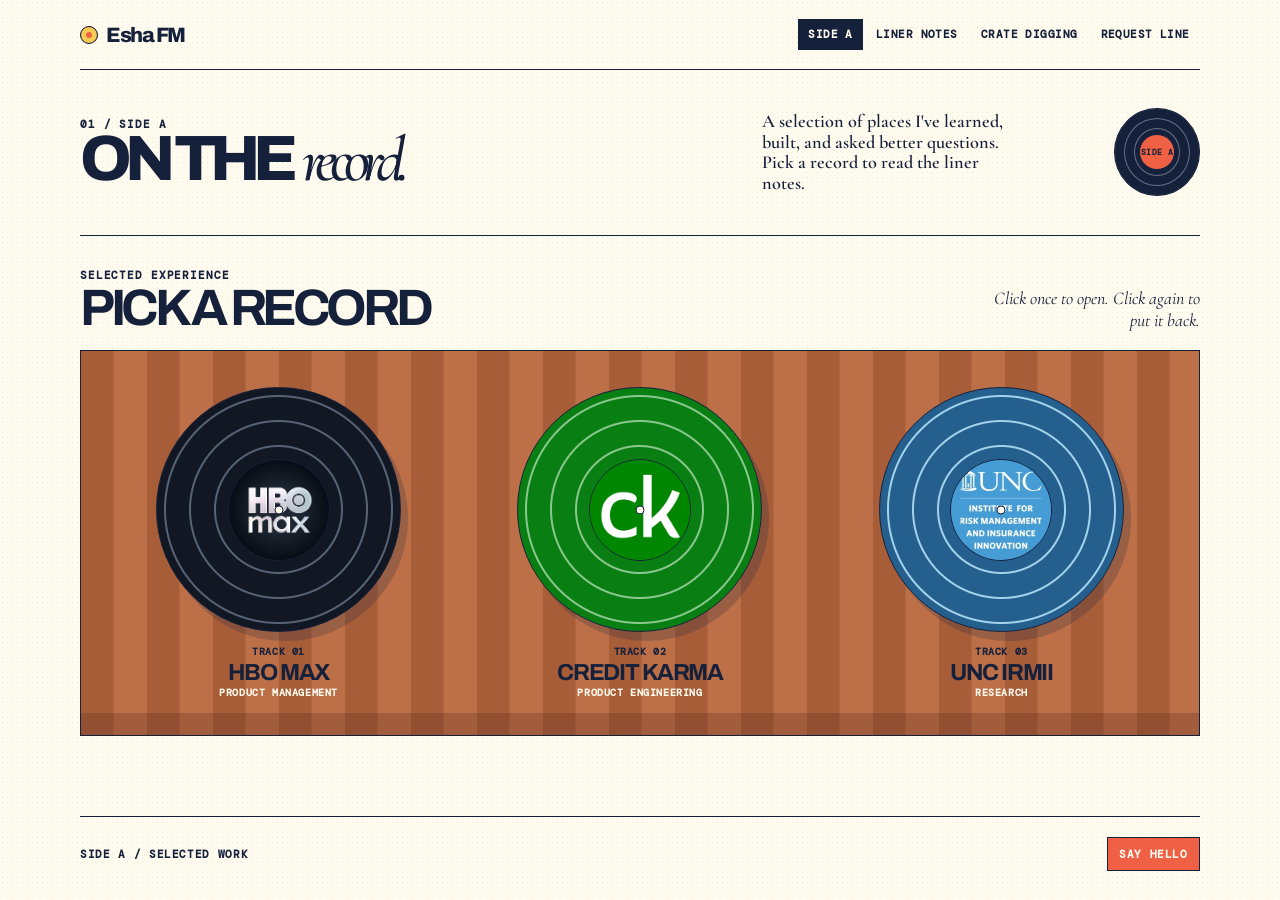
==== commit 067d0401: "Keep experience record shadows stationary" ====
--- a/experience.html
+++ b/experience.html
@@ -9,7 +9,7 @@
     <link rel="preconnect" href="https://fonts.googleapis.com" />
     <link rel="preconnect" href="https://fonts.gstatic.com" crossorigin />
     <link href="https://fonts.googleapis.com/css2?family=Archivo:wdth,wght@75..125,400;75..125,600;75..125,700;75..125,800&family=Cormorant+Garamond:ital,wght@0,500;0,600;1,500;1,600&family=DM+Mono:wght@400;500&display=swap" rel="stylesheet" />
-    <link rel="stylesheet" href="style.css?v=20260923-records-3" />
+    <link rel="stylesheet" href="style.css?v=20260923-records-4" />
   </head>
   <body>
     <div class="page-shell">
@@ -38,20 +38,26 @@
 
           <div class="experience-records reveal" aria-label="Experience records">
             <button class="career-record" type="button" data-experience-record="hbo" aria-expanded="false" aria-controls="experience-hbo">
-              <span class="career-vinyl career-vinyl-hbo" aria-hidden="true">
-                <span class="career-vinyl-label"><img src="assets/hbo-max-logo.png" alt="" /></span>
+              <span class="career-vinyl-stage" aria-hidden="true">
+                <span class="career-vinyl career-vinyl-hbo">
+                  <span class="career-vinyl-label"><img src="assets/hbo-max-logo.png" alt="" /></span>
+                </span>
               </span>
               <span class="career-record-meta"><span>Track 01</span><strong>HBO Max</strong><small>Product Management</small></span>
             </button>
             <button class="career-record" type="button" data-experience-record="credit-karma" aria-expanded="false" aria-controls="experience-credit-karma">
-              <span class="career-vinyl career-vinyl-ck" aria-hidden="true">
-                <span class="career-vinyl-label"><img src="assets/credit-karma-mark.png" alt="" /></span>
+              <span class="career-vinyl-stage" aria-hidden="true">
+                <span class="career-vinyl career-vinyl-ck">
+                  <span class="career-vinyl-label"><img src="assets/credit-karma-mark.png" alt="" /></span>
+                </span>
               </span>
               <span class="career-record-meta"><span>Track 02</span><strong>Credit Karma</strong><small>Product Engineering</small></span>
             </button>
             <button class="career-record" type="button" data-experience-record="irmii" aria-expanded="false" aria-controls="experience-irmii">
-              <span class="career-vinyl career-vinyl-irmii" aria-hidden="true">
-                <span class="career-vinyl-label"><img src="assets/irmii.jpeg" alt="" /></span>
+              <span class="career-vinyl-stage" aria-hidden="true">
+                <span class="career-vinyl career-vinyl-irmii">
+                  <span class="career-vinyl-label"><img src="assets/irmii.jpeg" alt="" /></span>
+                </span>
               </span>
               <span class="career-record-meta"><span>Track 03</span><strong>UNC IRMII</strong><small>Research</small></span>
             </button>
--- a/style.css
+++ b/style.css
@@ -133,16 +133,19 @@
 .experience-library-heading > p { max-width: 27ch; margin: 0; font-family: var(--serif); font-size: 1.12rem; font-style: italic; text-align: right; }
 .experience-records { display: grid; grid-template-columns: repeat(3, minmax(0, 1fr)); gap: clamp(1rem, 3vw, 2.5rem); padding: clamp(1.25rem, 3vw, 2.25rem); overflow: hidden; border: var(--line); background: repeating-linear-gradient(90deg, #a85d39 0 32px, #bd7048 33px 66px); box-shadow: inset 0 -22px 0 rgba(82, 41, 30, 0.26); }
 .career-record { display: grid; justify-items: center; gap: 0.8rem; min-width: 0; padding: 0; border: 0; background: transparent; color: var(--ink); cursor: pointer; font: inherit; text-align: center; }
-.career-vinyl { --career-record: var(--ink); --career-groove: var(--groove); position: relative; display: grid; width: min(100%, 245px); aspect-ratio: 1; place-items: center; border: var(--line); border-radius: 50%; background: repeating-radial-gradient(circle, var(--career-record) 0 12px, var(--career-groove) 13px 14px, var(--career-record) 15px 25px); box-shadow: 7px 9px 0 rgba(21, 32, 59, 0.22); transition: transform 0.22s ease, box-shadow 0.22s ease, filter 0.22s ease; }
+.career-vinyl-stage { display: grid; width: min(100%, 245px); aspect-ratio: 1; place-items: center; border-radius: 50%; box-shadow: 7px 9px 0 rgba(21, 32, 59, 0.22); transition: transform 0.22s ease, box-shadow 0.22s ease; }
+.career-vinyl { --career-record: var(--ink); --career-groove: var(--groove); position: relative; display: grid; width: 100%; aspect-ratio: 1; place-items: center; border: var(--line); border-radius: 50%; background: repeating-radial-gradient(circle, var(--career-record) 0 12px, var(--career-groove) 13px 14px, var(--career-record) 15px 25px); transition: filter 0.22s ease; }
 .career-vinyl::after { content: ""; position: absolute; top: 50%; left: 50%; width: 7px; aspect-ratio: 1; border: 1px solid var(--ink); border-radius: 50%; background: var(--paper); transform: translate(-50%, -50%); }
 .career-vinyl-hbo { --career-record: #111824; --career-groove: #576274; }
 .career-vinyl-ck { --career-record: #087e13; --career-groove: #8ac78c; }
 .career-vinyl-irmii { --career-record: #245f8d; --career-groove: #a3d2eb; }
 .career-vinyl-label { display: grid; width: 42%; aspect-ratio: 1; place-items: center; overflow: hidden; border: var(--line); border-radius: 50%; background: var(--paper); }
 .career-vinyl-label img { width: 100%; height: 100%; object-fit: cover; }
-.career-record:hover .career-vinyl, .career-record:focus-visible .career-vinyl { filter: saturate(1.08); transform: translateY(-8px) rotate(-2deg); box-shadow: 10px 13px 0 rgba(21, 32, 59, 0.3); }
+.career-record:hover .career-vinyl-stage, .career-record:focus-visible .career-vinyl-stage { transform: translateY(-8px); box-shadow: 10px 13px 0 rgba(21, 32, 59, 0.3); }
+.career-record:hover .career-vinyl, .career-record:focus-visible .career-vinyl { filter: saturate(1.08); }
 .career-record:focus-visible { outline: 2px solid var(--ink); outline-offset: 7px; }
-.career-record.is-selected .career-vinyl { box-shadow: 11px 14px 0 var(--ink); animation: career-record-spin 8s linear infinite; }
+.career-record.is-selected .career-vinyl-stage { transform: translateY(-12px); box-shadow: 11px 14px 0 var(--ink); }
+.career-record.is-selected .career-vinyl { animation: career-record-spin 8s linear infinite; }
 .career-record-meta { display: grid; justify-items: center; }
 .career-record-meta > span, .career-record-meta small { font-family: var(--mono); font-size: 0.62rem; font-weight: 700; letter-spacing: 0.06em; text-transform: uppercase; }
 .career-record-meta strong { margin: 0.25rem 0 0.15rem; font-size: clamp(1.05rem, 2vw, 1.45rem); line-height: 0.95; letter-spacing: -0.055em; text-transform: uppercase; }
@@ -174,7 +177,7 @@
 .experience-read-more:hover, .experience-read-more:focus-visible { background: var(--yellow); color: var(--ink); outline: none; }
 .experience-skills { margin-top: 1rem; font-family: var(--mono); font-size: 0.68rem; font-weight: 700; letter-spacing: 0.05em; text-transform: uppercase; }
 @keyframes liner-notes-in { from { opacity: 0; transform: translateY(10px); } to { opacity: 1; transform: translateY(0); } }
-@keyframes career-record-spin { from { transform: translateY(-12px) rotate(0deg); } to { transform: translateY(-12px) rotate(360deg); } }
+@keyframes career-record-spin { from { transform: rotate(0deg); } to { transform: rotate(360deg); } }
 .writing-archive { padding: 1.5rem 0 4rem; }
 .article-list { display: grid; grid-template-columns: repeat(3, 1fr); gap: 1rem; }
 .writing-card { position: relative; display: flex; flex-direction: column; min-height: 340px; overflow: hidden; border: var(--line); background: var(--paper); color: var(--ink); text-decoration: none; transition: transform 0.18s ease, box-shadow 0.18s ease; }
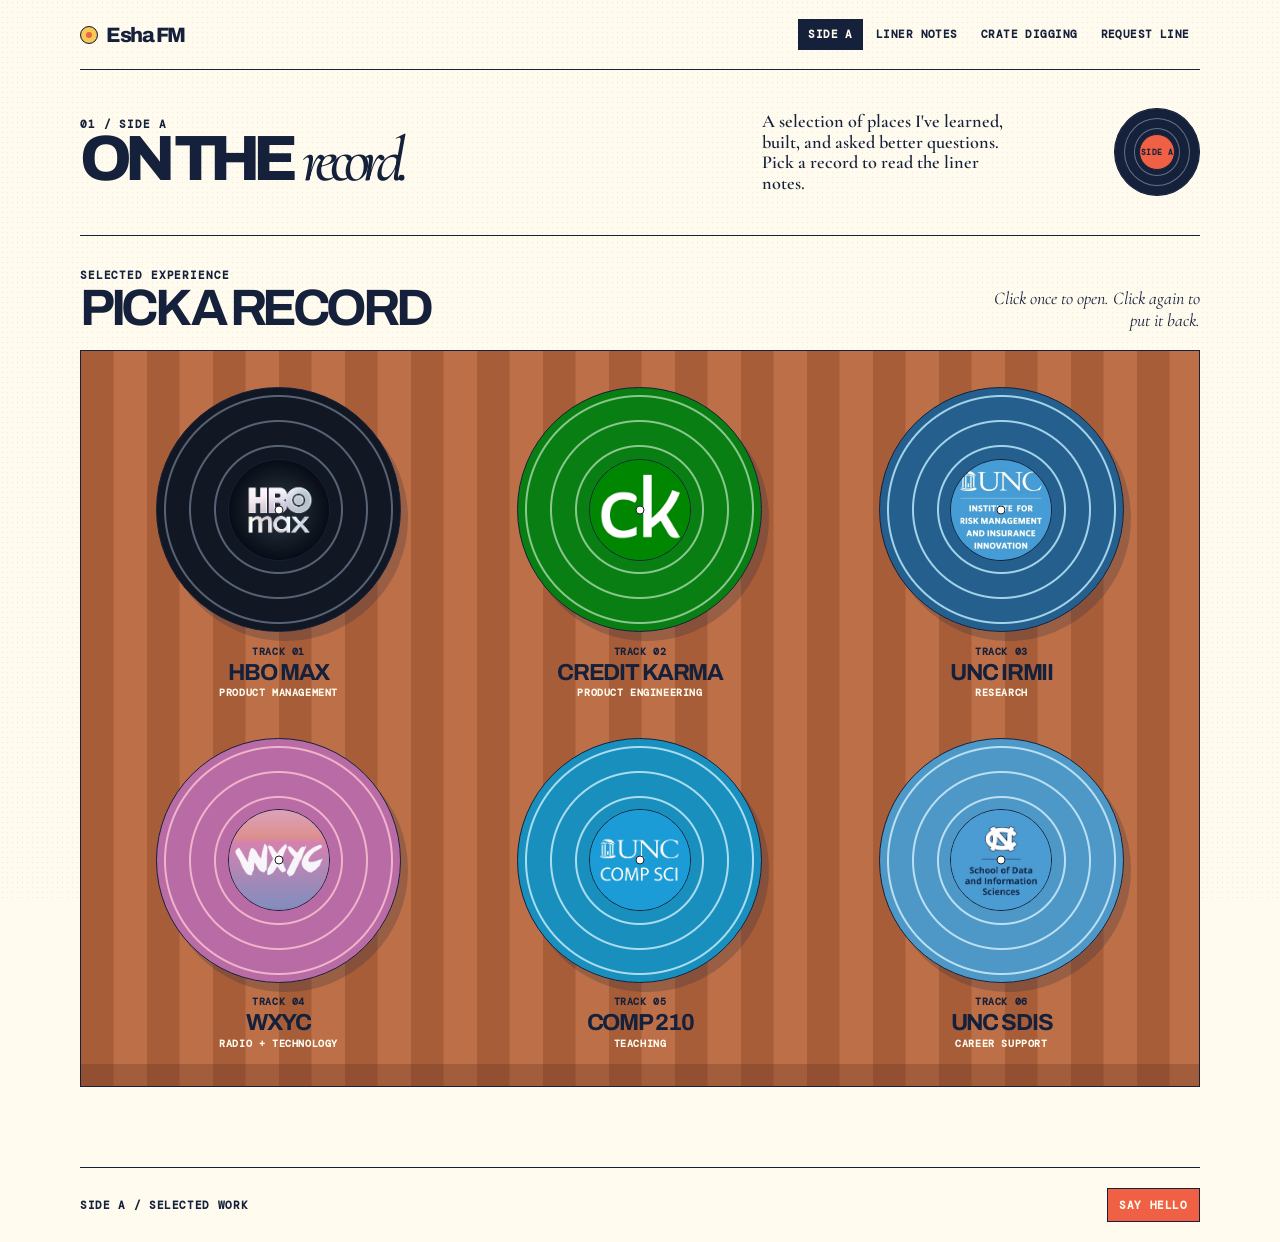
==== commit ded11eb2: "Add WXYC teaching and career experience records" ====
--- a/experience.html
+++ b/experience.html
@@ -9,7 +9,7 @@
     <link rel="preconnect" href="https://fonts.googleapis.com" />
     <link rel="preconnect" href="https://fonts.gstatic.com" crossorigin />
     <link href="https://fonts.googleapis.com/css2?family=Archivo:wdth,wght@75..125,400;75..125,600;75..125,700;75..125,800&family=Cormorant+Garamond:ital,wght@0,500;0,600;1,500;1,600&family=DM+Mono:wght@400;500&display=swap" rel="stylesheet" />
-    <link rel="stylesheet" href="style.css?v=20260923-records-4" />
+    <link rel="stylesheet" href="style.css?v=20260923-records-6" />
   </head>
   <body>
     <div class="page-shell">
@@ -61,6 +61,30 @@
               </span>
               <span class="career-record-meta"><span>Track 03</span><strong>UNC IRMII</strong><small>Research</small></span>
             </button>
+            <button class="career-record" type="button" data-experience-record="wxyc" aria-expanded="false" aria-controls="experience-wxyc">
+              <span class="career-vinyl-stage" aria-hidden="true">
+                <span class="career-vinyl career-vinyl-wxyc">
+                  <span class="career-vinyl-label"><img src="assets/wxyc-logo.png" alt="" /></span>
+                </span>
+              </span>
+              <span class="career-record-meta"><span>Track 04</span><strong>WXYC</strong><small>Radio + Technology</small></span>
+            </button>
+            <button class="career-record" type="button" data-experience-record="comp-210" aria-expanded="false" aria-controls="experience-comp-210">
+              <span class="career-vinyl-stage" aria-hidden="true">
+                <span class="career-vinyl career-vinyl-comp">
+                  <span class="career-vinyl-label"><img src="assets/unc-comp-sci.png" alt="" /></span>
+                </span>
+              </span>
+              <span class="career-record-meta"><span>Track 05</span><strong>COMP 210</strong><small>Teaching</small></span>
+            </button>
+            <button class="career-record" type="button" data-experience-record="sdis" aria-expanded="false" aria-controls="experience-sdis">
+              <span class="career-vinyl-stage" aria-hidden="true">
+                <span class="career-vinyl career-vinyl-sdis">
+                  <span class="career-vinyl-label"><img src="assets/unc-sdis.png" alt="" /></span>
+                </span>
+              </span>
+              <span class="career-record-meta"><span>Track 06</span><strong>UNC SDIS</strong><small>Career Support</small></span>
+            </button>
           </div>
 
           <div class="experience-panels" aria-live="polite">
@@ -132,6 +156,75 @@
                 <div class="experience-skills">Python / machine learning / GIS / data pipelines</div>
               </div>
             </article>
+
+            <article class="experience-panel" id="experience-wxyc" data-experience-panel="wxyc" hidden>
+              <figure class="experience-panel-media experience-panel-wxyc">
+                <img class="experience-panel-backdrop" src="assets/wxyc-booth.jpg" alt="WXYC broadcast booth at UNC" />
+                <video controls playsinline preload="metadata" poster="assets/wxyc-requests-poster.png" aria-label="WXYC Requests mobile app demo">
+                  <source src="assets/wxyc-requests.m4v" type="video/mp4" />
+                  Your browser does not support embedded video.
+                </video>
+                <figcaption>WXYC Requests / live from the booth</figcaption>
+              </figure>
+              <div class="experience-panel-copy">
+                <div class="experience-track"><p class="track-number">Track 04 / Radio + Technology</p><p class="role-meta">August 2023 - Present / Chapel Hill, NC</p></div>
+                <h2>Disc Jockey &amp; Technology Team Member</h2>
+                <p class="experience-company">WXYC · UNC's student-run radio station</p>
+                <p class="experience-summary">I've hosted a regular show since August 2023 and joined the technology team in August 2024, where I turned a scattered listener-request process into one shared product for the station.</p>
+                <ul class="experience-highlights">
+                  <li>Saw that music requests were split across calls, emails, and social posts, then designed one pipeline that made them easier for both listeners to send and DJs to manage.</li>
+                  <li>Built WXYC Requests, a React app used by 5,000+ weekly listeners to send real-time song requests directly to the booth.</li>
+                  <li>Ran rapid feedback loops with 15 DJs and 50+ listeners, turning edge cases into a prioritized backlog and iterative releases that drove station-wide adoption within one semester.</li>
+                </ul>
+                <div class="experience-metrics experience-metrics-three" aria-label="WXYC impact">
+                  <span><strong>5,000+</strong> weekly listeners</span><span><strong>15</strong> DJs interviewed</span><span><strong>50+</strong> listener testers</span>
+                </div>
+                <p class="experience-showtime"><strong>Fall 2026:</strong> On air every other Wednesday from 5-7 PM.</p>
+                <a class="experience-read-more" href="https://wxyc.org/" target="_blank" rel="noopener">Tune in to WXYC <span aria-hidden="true">↗</span></a>
+                <div class="experience-skills">React / product discovery / user research / radio</div>
+              </div>
+            </article>
+
+            <article class="experience-panel" id="experience-comp-210" data-experience-panel="comp-210" hidden>
+              <figure class="experience-panel-media experience-panel-brand experience-panel-comp">
+                <img src="assets/unc-comp-sci.png" alt="UNC Department of Computer Science" />
+                <figcaption>COMP 210 / Data Structures and Algorithms</figcaption>
+              </figure>
+              <div class="experience-panel-copy">
+                <div class="experience-track"><p class="track-number">Track 05 / Teaching</p><p class="role-meta">August 2026 - Present / Chapel Hill, NC</p></div>
+                <h2>Undergraduate Teaching Assistant</h2>
+                <p class="experience-company">UNC Department of Computer Science</p>
+                <p class="experience-summary">I help make a foundational computer science course feel more navigable by turning abstract concepts into explainable steps and helping students debug both their code and their thinking.</p>
+                <ul class="experience-highlights">
+                  <li>Teach 186 students Python, Java, data structures, and object-oriented programming.</li>
+                  <li>Guide students through inheritance, algorithmic problem-solving, complex programming assignments, debugging, and code review.</li>
+                  <li>Provide technical mentorship and individualized feedback that helps students strengthen their reasoning and communicate how their code works.</li>
+                </ul>
+                <div class="experience-metrics experience-metrics-three" aria-label="COMP 210 teaching">
+                  <span><strong>186</strong> students</span><span><strong>Python</strong> foundations</span><span><strong>Java</strong> data structures</span>
+                </div>
+                <div class="experience-skills">Python / Java / data structures / mentorship</div>
+              </div>
+            </article>
+
+            <article class="experience-panel" id="experience-sdis" data-experience-panel="sdis" hidden>
+              <figure class="experience-panel-media experience-panel-brand experience-panel-sdis">
+                <img src="assets/unc-sdis.png" alt="UNC School of Data and Information Sciences" />
+                <figcaption>Student career support</figcaption>
+              </figure>
+              <div class="experience-panel-copy">
+                <div class="experience-track"><p class="track-number">Track 06 / Career Support</p><p class="role-meta">August 2026 - Present / Chapel Hill, NC</p></div>
+                <h2>Career Assistant</h2>
+                <p class="experience-company">UNC School of Data and Information Sciences</p>
+                <p class="experience-summary">I help students make the messy parts of recruiting more navigable, from deciding what belongs on a resume to practicing how to explain their work in an interview.</p>
+                <ul class="experience-highlights">
+                  <li>Conduct mock behavioral and technical interviews, giving students specific feedback on their answers, communication, and problem-solving approach.</li>
+                  <li>Review resumes and help students translate coursework, projects, and experience into clearer, more compelling applications.</li>
+                  <li>Support departmental recruiter events and help students navigate internship and job searches, networking, interview preparation, and the recruiting process.</li>
+                </ul>
+                <div class="experience-skills">Interview preparation / resume review / recruiting events / student mentorship</div>
+              </div>
+            </article>
           </div>
         </section>
       </main>
--- a/style.css
+++ b/style.css
@@ -139,12 +139,15 @@
 .career-vinyl-hbo { --career-record: #111824; --career-groove: #576274; }
 .career-vinyl-ck { --career-record: #087e13; --career-groove: #8ac78c; }
 .career-vinyl-irmii { --career-record: #245f8d; --career-groove: #a3d2eb; }
+.career-vinyl-wxyc { --career-record: #b86ba5; --career-groove: #efb3ca; }
+.career-vinyl-comp { --career-record: #188fbd; --career-groove: #a9dcf0; }
+.career-vinyl-sdis { --career-record: #4e98c8; --career-groove: #badff2; }
 .career-vinyl-label { display: grid; width: 42%; aspect-ratio: 1; place-items: center; overflow: hidden; border: var(--line); border-radius: 50%; background: var(--paper); }
 .career-vinyl-label img { width: 100%; height: 100%; object-fit: cover; }
 .career-record:hover .career-vinyl-stage, .career-record:focus-visible .career-vinyl-stage { transform: translateY(-8px); box-shadow: 10px 13px 0 rgba(21, 32, 59, 0.3); }
 .career-record:hover .career-vinyl, .career-record:focus-visible .career-vinyl { filter: saturate(1.08); }
 .career-record:focus-visible { outline: 2px solid var(--ink); outline-offset: 7px; }
-.career-record.is-selected .career-vinyl-stage { transform: translateY(-12px); box-shadow: 11px 14px 0 var(--ink); }
+.career-record.is-selected .career-vinyl-stage { transform: translateY(-12px); box-shadow: none; }
 .career-record.is-selected .career-vinyl { animation: career-record-spin 8s linear infinite; }
 .career-record-meta { display: grid; justify-items: center; }
 .career-record-meta > span, .career-record-meta small { font-family: var(--mono); font-size: 0.62rem; font-weight: 700; letter-spacing: 0.06em; text-transform: uppercase; }
@@ -159,6 +162,15 @@
 .experience-panel-image { background: var(--paper); }
 .experience-panel-image img { max-height: 500px; }
 .experience-panel-research img { position: absolute; inset: 0; width: 100%; height: 100%; max-height: none; object-fit: cover; object-position: 78% center; }
+.experience-panel-wxyc { isolation: isolate; background: var(--ink); }
+.experience-panel-wxyc::after { content: ""; position: absolute; z-index: 1; inset: 0; background: rgba(21, 32, 59, 0.52); }
+.experience-panel-wxyc .experience-panel-backdrop { position: absolute; inset: 0; width: 100%; height: 100%; max-height: none; object-fit: cover; filter: saturate(0.82); }
+.experience-panel-wxyc video { position: relative; z-index: 2; width: min(62%, 240px); height: 86%; max-height: 440px; border: var(--line); background: #05080d; box-shadow: 8px 9px 0 rgba(21, 32, 59, 0.58); object-fit: contain; }
+.experience-panel-wxyc figcaption { z-index: 3; }
+.experience-panel-brand { background: #299ac7; }
+.experience-panel-brand img { width: min(78%, 360px); height: auto; max-height: none; border: var(--line); object-fit: contain; box-shadow: 8px 9px 0 rgba(21, 32, 59, 0.24); }
+.experience-panel-comp { background: #2298c9; }
+.experience-panel-sdis { background: #55a2d0; }
 .experience-panel-media figcaption { position: absolute; right: 0.75rem; bottom: 0.75rem; left: 0.75rem; padding: 0.55rem 0.65rem; background: var(--ink); color: var(--paper); font-family: var(--mono); font-size: 0.58rem; font-weight: 700; letter-spacing: 0.06em; text-transform: uppercase; }
 .experience-panel-copy { align-self: center; padding: clamp(1.5rem, 4vw, 3.3rem); }
 .experience-track { display: flex; justify-content: space-between; gap: 1rem; margin-bottom: 0.65rem; }
@@ -175,6 +187,8 @@
 .experience-metrics strong { display: block; margin-bottom: 0.15rem; color: var(--tomato); font-family: var(--sans); font-size: 1.25rem; letter-spacing: -0.05em; }
 .experience-read-more { display: inline-flex; align-items: center; gap: 0.45rem; margin-top: 1rem; padding: 0.65rem 0.8rem; border: var(--line); background: var(--tomato); color: var(--paper); font-family: var(--mono); font-size: 0.64rem; font-weight: 700; letter-spacing: 0.05em; text-decoration: none; text-transform: uppercase; }
 .experience-read-more:hover, .experience-read-more:focus-visible { background: var(--yellow); color: var(--ink); outline: none; }
+.experience-showtime { margin: 1rem 0 0; padding: 0.65rem 0.75rem; border: var(--line); background: var(--yellow); font-family: var(--mono); font-size: 0.66rem; font-weight: 700; line-height: 1.35; letter-spacing: 0.04em; text-transform: uppercase; }
+.experience-showtime strong { color: var(--tomato); }
 .experience-skills { margin-top: 1rem; font-family: var(--mono); font-size: 0.68rem; font-weight: 700; letter-spacing: 0.05em; text-transform: uppercase; }
 @keyframes liner-notes-in { from { opacity: 0; transform: translateY(10px); } to { opacity: 1; transform: translateY(0); } }
 @keyframes career-record-spin { from { transform: rotate(0deg); } to { transform: rotate(360deg); } }
@@ -235,6 +249,8 @@
   .experience-panel { grid-template-columns: 1fr; }
   .experience-panel-media { min-height: 360px; border-right: 0; border-bottom: var(--line); }
   .experience-panel-media img, .experience-panel-media video, .experience-panel-video video, .experience-panel-image img { max-height: 420px; }
+  .experience-panel-wxyc video { width: min(55%, 210px); height: 86%; }
+  .experience-panel-brand img { width: min(72%, 310px); height: auto; }
   .experience-panel-copy { padding: 1.5rem 1.15rem; }
   .experience-panel h2 { font-size: 1.75rem; line-height: 0.9; }
   .experience-track { display: block; }
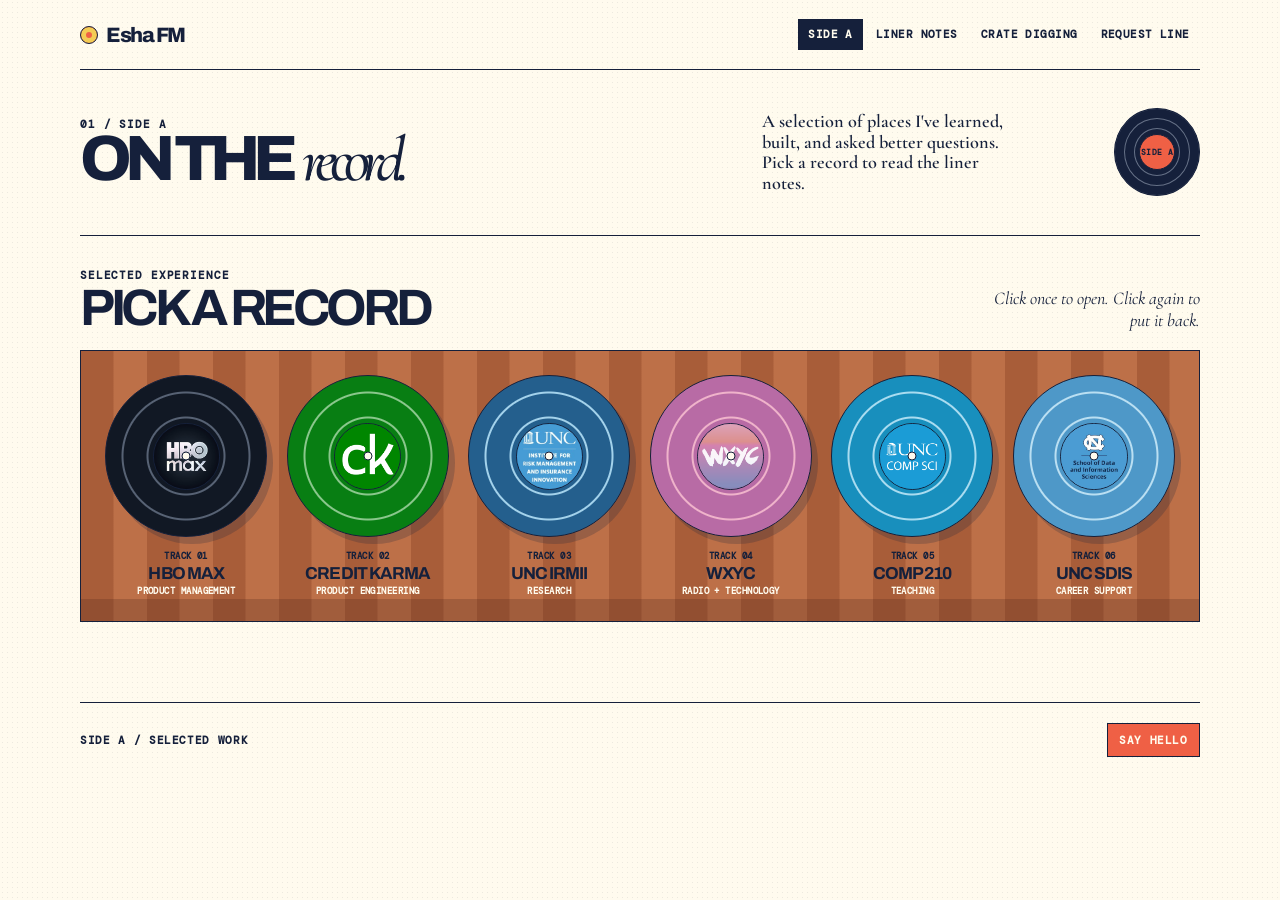
==== commit 435cfc9b: "Show experience records in one row" ====
--- a/experience.html
+++ b/experience.html
@@ -9,7 +9,7 @@
     <link rel="preconnect" href="https://fonts.googleapis.com" />
     <link rel="preconnect" href="https://fonts.gstatic.com" crossorigin />
     <link href="https://fonts.googleapis.com/css2?family=Archivo:wdth,wght@75..125,400;75..125,600;75..125,700;75..125,800&family=Cormorant+Garamond:ital,wght@0,500;0,600;1,500;1,600&family=DM+Mono:wght@400;500&display=swap" rel="stylesheet" />
-    <link rel="stylesheet" href="style.css?v=20260923-records-6" />
+    <link rel="stylesheet" href="style.css?v=20260923-records-7" />
   </head>
   <body>
     <div class="page-shell">
@@ -230,6 +230,6 @@
       </main>
       <footer class="site-footer"><span>Side A / Selected work</span><a href="mailto:eshasingaraju@gmail.com">Say hello</a></footer>
     </div>
-    <script src="script.js?v=20260923-records"></script>
+    <script src="script.js?v=20260923-records-2"></script>
   </body>
 </html>
--- a/style.css
+++ b/style.css
@@ -131,9 +131,9 @@
 .experience-library-heading { display: flex; align-items: end; justify-content: space-between; gap: 1rem; padding: 0.5rem 0 1.2rem; }
 .experience-library-heading h2 { margin: 0.35rem 0 0; font-size: clamp(2.1rem, 4vw, 3.5rem); line-height: 0.85; letter-spacing: -0.085em; text-transform: uppercase; }
 .experience-library-heading > p { max-width: 27ch; margin: 0; font-family: var(--serif); font-size: 1.12rem; font-style: italic; text-align: right; }
-.experience-records { display: grid; grid-template-columns: repeat(3, minmax(0, 1fr)); gap: clamp(1rem, 3vw, 2.5rem); padding: clamp(1.25rem, 3vw, 2.25rem); overflow: hidden; border: var(--line); background: repeating-linear-gradient(90deg, #a85d39 0 32px, #bd7048 33px 66px); box-shadow: inset 0 -22px 0 rgba(82, 41, 30, 0.26); }
+.experience-records { display: grid; grid-template-columns: repeat(6, minmax(0, 1fr)); gap: clamp(0.65rem, 1.5vw, 1.25rem); padding: clamp(1rem, 2vw, 1.5rem); overflow: hidden; border: var(--line); background: repeating-linear-gradient(90deg, #a85d39 0 32px, #bd7048 33px 66px); box-shadow: inset 0 -22px 0 rgba(82, 41, 30, 0.26); }
 .career-record { display: grid; justify-items: center; gap: 0.8rem; min-width: 0; padding: 0; border: 0; background: transparent; color: var(--ink); cursor: pointer; font: inherit; text-align: center; }
-.career-vinyl-stage { display: grid; width: min(100%, 245px); aspect-ratio: 1; place-items: center; border-radius: 50%; box-shadow: 7px 9px 0 rgba(21, 32, 59, 0.22); transition: transform 0.22s ease, box-shadow 0.22s ease; }
+.career-vinyl-stage { display: grid; width: min(100%, 168px); aspect-ratio: 1; place-items: center; border-radius: 50%; box-shadow: 6px 7px 0 rgba(21, 32, 59, 0.22); transition: transform 0.22s ease, box-shadow 0.22s ease; }
 .career-vinyl { --career-record: var(--ink); --career-groove: var(--groove); position: relative; display: grid; width: 100%; aspect-ratio: 1; place-items: center; border: var(--line); border-radius: 50%; background: repeating-radial-gradient(circle, var(--career-record) 0 12px, var(--career-groove) 13px 14px, var(--career-record) 15px 25px); transition: filter 0.22s ease; }
 .career-vinyl::after { content: ""; position: absolute; top: 50%; left: 50%; width: 7px; aspect-ratio: 1; border: 1px solid var(--ink); border-radius: 50%; background: var(--paper); transform: translate(-50%, -50%); }
 .career-vinyl-hbo { --career-record: #111824; --career-groove: #576274; }
@@ -150,8 +150,8 @@
 .career-record.is-selected .career-vinyl-stage { transform: translateY(-12px); box-shadow: none; }
 .career-record.is-selected .career-vinyl { animation: career-record-spin 8s linear infinite; }
 .career-record-meta { display: grid; justify-items: center; }
-.career-record-meta > span, .career-record-meta small { font-family: var(--mono); font-size: 0.62rem; font-weight: 700; letter-spacing: 0.06em; text-transform: uppercase; }
-.career-record-meta strong { margin: 0.25rem 0 0.15rem; font-size: clamp(1.05rem, 2vw, 1.45rem); line-height: 0.95; letter-spacing: -0.055em; text-transform: uppercase; }
+.career-record-meta > span, .career-record-meta small { font-family: var(--mono); font-size: clamp(0.48rem, 0.7vw, 0.58rem); font-weight: 700; letter-spacing: 0.05em; text-transform: uppercase; }
+.career-record-meta strong { margin: 0.25rem 0 0.15rem; font-size: clamp(0.82rem, 1.35vw, 1.08rem); line-height: 0.95; letter-spacing: -0.055em; text-transform: uppercase; }
 .career-record-meta small { color: var(--paper); }
 .experience-panels { margin-top: 1rem; }
 .experience-panel { display: grid; grid-template-columns: minmax(240px, 0.72fr) minmax(0, 1.28fr); min-height: 500px; border: var(--line); background: var(--mist); animation: liner-notes-in 0.28s ease both; }
@@ -246,6 +246,8 @@
   .experience-library-heading { align-items: start; }
   .experience-records { display: flex; gap: 1rem; padding: 1.35rem; overflow-x: auto; scroll-snap-type: x mandatory; }
   .career-record { flex: 0 0 150px; scroll-snap-align: start; }
+  .career-record-meta > span, .career-record-meta small { font-size: 0.58rem; }
+  .career-record-meta strong { font-size: 1rem; }
   .experience-panel { grid-template-columns: 1fr; }
   .experience-panel-media { min-height: 360px; border-right: 0; border-bottom: var(--line); }
   .experience-panel-media img, .experience-panel-media video, .experience-panel-video video, .experience-panel-image img { max-height: 420px; }
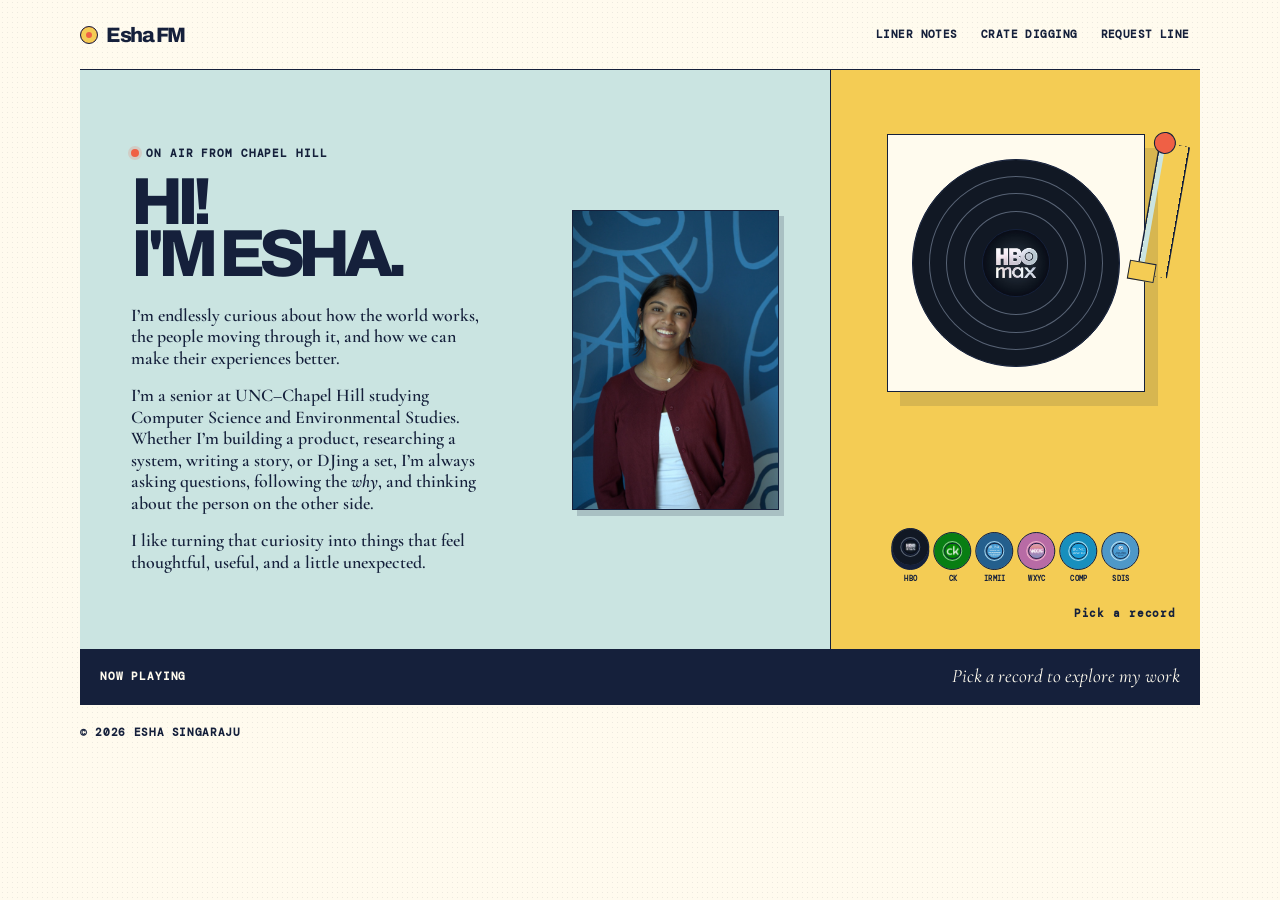
==== commit d76bb767: "Move experience records onto homepage turntable" ====
--- a/experience.html
+++ b/experience.html
@@ -3,233 +3,12 @@
   <head>
     <meta charset="UTF-8" />
     <meta name="viewport" content="width=device-width, initial-scale=1.0" />
-    <title>On the Record | Esha FM</title>
-    <meta name="description" content="Selected work, research, and experience from Esha Singaraju." />
-    <link rel="icon" type="image/png" href="assets/finalfavicon.png" />
-    <link rel="preconnect" href="https://fonts.googleapis.com" />
-    <link rel="preconnect" href="https://fonts.gstatic.com" crossorigin />
-    <link href="https://fonts.googleapis.com/css2?family=Archivo:wdth,wght@75..125,400;75..125,600;75..125,700;75..125,800&family=Cormorant+Garamond:ital,wght@0,500;0,600;1,500;1,600&family=DM+Mono:wght@400;500&display=swap" rel="stylesheet" />
-    <link rel="stylesheet" href="style.css?v=20260923-records-7" />
+    <meta http-equiv="refresh" content="0; url=index.html#experience" />
+    <link rel="canonical" href="index.html#experience" />
+    <title>Selected Experience | Esha FM</title>
+    <script>window.location.replace("index.html#experience");</script>
   </head>
   <body>
-    <div class="page-shell">
-      <header class="site-header">
-        <a class="brand" href="index.html" aria-label="Esha FM home">Esha FM</a>
-        <nav class="site-nav" aria-label="Primary">
-          <a class="is-active" href="experience.html">Side A</a>
-          <a href="writing.html">Liner Notes</a>
-          <a href="out-and-about.html">Crate Digging</a>
-          <a href="mailto:eshasingaraju@gmail.com">Request Line</a>
-        </nav>
-      </header>
-      <main>
-        <section class="page-hero experience-page-hero reveal">
-          <div><p class="eyebrow">01 / Side A</p><h1 class="page-title">On the <em>record.</em></h1></div>
-          <div class="experience-hero-note"><p class="page-hero-copy">A selection of places I've learned, built, and asked better questions. Pick a record to read the liner notes.</p><span class="label-disc" aria-hidden="true"></span></div>
-        </section>
-        <section class="experience-library" aria-labelledby="experience-library-title">
-          <div class="experience-library-heading reveal">
-            <div>
-              <p class="section-kicker">Selected experience</p>
-              <h2 id="experience-library-title">Pick a record</h2>
-            </div>
-            <p>Click once to open. Click again to put it back.</p>
-          </div>
-
-          <div class="experience-records reveal" aria-label="Experience records">
-            <button class="career-record" type="button" data-experience-record="hbo" aria-expanded="false" aria-controls="experience-hbo">
-              <span class="career-vinyl-stage" aria-hidden="true">
-                <span class="career-vinyl career-vinyl-hbo">
-                  <span class="career-vinyl-label"><img src="assets/hbo-max-logo.png" alt="" /></span>
-                </span>
-              </span>
-              <span class="career-record-meta"><span>Track 01</span><strong>HBO Max</strong><small>Product Management</small></span>
-            </button>
-            <button class="career-record" type="button" data-experience-record="credit-karma" aria-expanded="false" aria-controls="experience-credit-karma">
-              <span class="career-vinyl-stage" aria-hidden="true">
-                <span class="career-vinyl career-vinyl-ck">
-                  <span class="career-vinyl-label"><img src="assets/credit-karma-mark.png" alt="" /></span>
-                </span>
-              </span>
-              <span class="career-record-meta"><span>Track 02</span><strong>Credit Karma</strong><small>Product Engineering</small></span>
-            </button>
-            <button class="career-record" type="button" data-experience-record="irmii" aria-expanded="false" aria-controls="experience-irmii">
-              <span class="career-vinyl-stage" aria-hidden="true">
-                <span class="career-vinyl career-vinyl-irmii">
-                  <span class="career-vinyl-label"><img src="assets/irmii.jpeg" alt="" /></span>
-                </span>
-              </span>
-              <span class="career-record-meta"><span>Track 03</span><strong>UNC IRMII</strong><small>Research</small></span>
-            </button>
-            <button class="career-record" type="button" data-experience-record="wxyc" aria-expanded="false" aria-controls="experience-wxyc">
-              <span class="career-vinyl-stage" aria-hidden="true">
-                <span class="career-vinyl career-vinyl-wxyc">
-                  <span class="career-vinyl-label"><img src="assets/wxyc-logo.png" alt="" /></span>
-                </span>
-              </span>
-              <span class="career-record-meta"><span>Track 04</span><strong>WXYC</strong><small>Radio + Technology</small></span>
-            </button>
-            <button class="career-record" type="button" data-experience-record="comp-210" aria-expanded="false" aria-controls="experience-comp-210">
-              <span class="career-vinyl-stage" aria-hidden="true">
-                <span class="career-vinyl career-vinyl-comp">
-                  <span class="career-vinyl-label"><img src="assets/unc-comp-sci.png" alt="" /></span>
-                </span>
-              </span>
-              <span class="career-record-meta"><span>Track 05</span><strong>COMP 210</strong><small>Teaching</small></span>
-            </button>
-            <button class="career-record" type="button" data-experience-record="sdis" aria-expanded="false" aria-controls="experience-sdis">
-              <span class="career-vinyl-stage" aria-hidden="true">
-                <span class="career-vinyl career-vinyl-sdis">
-                  <span class="career-vinyl-label"><img src="assets/unc-sdis.png" alt="" /></span>
-                </span>
-              </span>
-              <span class="career-record-meta"><span>Track 06</span><strong>UNC SDIS</strong><small>Career Support</small></span>
-            </button>
-          </div>
-
-          <div class="experience-panels" aria-live="polite">
-            <article class="experience-panel" id="experience-hbo" data-experience-panel="hbo" hidden>
-              <figure class="experience-panel-media experience-panel-video">
-                <video controls playsinline preload="metadata" poster="assets/hbo-shorts-poster.png" aria-label="HBO Max Shorts mobile experience">
-                  <source src="assets/hbo-shorts.m4v" type="video/mp4" />
-                  Your browser does not support embedded video.
-                </video>
-                <figcaption>HBO Max Shorts / mobile experience</figcaption>
-              </figure>
-              <div class="experience-panel-copy">
-                <div class="experience-track"><p class="track-number">Track 01 / Product Management</p><p class="role-meta">May 2026 - August 2026 / New York, NY</p></div>
-                <h2>Product Management Intern</h2>
-                <p class="experience-company">HBO Max · Warner Bros. Discovery</p>
-                <p class="experience-summary">On the Watch Experience team, I moved between discovery, playback, and launch readiness - turning ambiguous user problems into requirements, prototypes, and measurable product recommendations.</p>
-                <ul class="experience-highlights">
-                  <li>Built an AI workflow that researched 100+ web sources, validated episode metadata, scored candidate moments, and matched them to catalog data, surfacing 600+ clips for editorial review.</li>
-                  <li>Translated 5+ competitive analyses into 15 user stories and 8 product workflows for an AI-powered in-player experience, then led a cross-functional sprint from requirements through prototype.</li>
-                  <li>Ran UAT across 3 platforms for 6+ launches, identifying launch-blocking defects and validating fixes with engineering.</li>
-                  <li>Defined KPIs and analyzed Video-in-Browse engagement, producing recommendations projected to drive $1.2M in annual impact and increase Hours Per Subscriber by 0.5%.</li>
-                </ul>
-                <div class="experience-metrics" aria-label="HBO Max impact">
-                  <span><strong>100+</strong> sources</span><span><strong>600+</strong> clips</span><span><strong>6+</strong> launches</span><span><strong>$1.2M</strong> projected impact</span>
-                </div>
-              </div>
-            </article>
-
-            <article class="experience-panel" id="experience-credit-karma" data-experience-panel="credit-karma" hidden>
-              <figure class="experience-panel-media experience-panel-image">
-                <img src="assets/credit-karma-rewards.png" alt="Credit Karma Cards Optimizer showing credit-card rewards categories" />
-                <figcaption>Credit Karma Cards Optimizer</figcaption>
-              </figure>
-              <div class="experience-panel-copy">
-                <div class="experience-track"><p class="track-number">Track 02 / Product Engineering</p><p class="role-meta">May 2025 - August 2025 / Charlotte, NC</p></div>
-                <h2>Product Engineering Intern</h2>
-                <p class="experience-company">Intuit Credit Karma</p>
-                <p class="experience-summary">Credit-card rewards data arrived through a third-party manual workflow, so a 2x category could accidentally appear as 24x. I built the checks, resolution paths, and alerts that caught those failures before they reached members.</p>
-                <ul class="experience-highlights">
-                  <li>Redesigned the credit-card ranking framework with automated data-quality checks, protecting 20M+ members from faulty product data and improving partner-data accuracy by 15%.</li>
-                  <li>Gathered requirements from analysts and built resolution workflows that prevented 4 major incidents in 2 months while freeing roughly 3 months of engineering capacity each year.</li>
-                  <li>Built an LLM-assisted resolution workflow using SQL analyses of live and historical listings to flag ranking discrepancies, improving recommendation accuracy by 25%.</li>
-                </ul>
-                <div class="experience-metrics" aria-label="Credit Karma impact">
-                  <span><strong>20M+</strong> members protected</span><span><strong>15%</strong> partner accuracy</span><span><strong>4</strong> incidents prevented</span><span><strong>25%</strong> recommendation accuracy</span>
-                </div>
-              </div>
-            </article>
-
-            <article class="experience-panel" id="experience-irmii" data-experience-panel="irmii" hidden>
-              <figure class="experience-panel-media experience-panel-image experience-panel-research">
-                <img src="assets/futureofinsurance.jpg" alt="Esha presenting research on post-flood financial relief" />
-                <figcaption>Post-flood financial relief research</figcaption>
-              </figure>
-              <div class="experience-panel-copy">
-                <div class="experience-track"><p class="track-number">Track 03 / Research</p><p class="role-meta">May 2024 - Present / Chapel Hill, NC</p></div>
-                <h2>Undergraduate Student Researcher</h2>
-                <p class="experience-company">UNC Institute for Risk Management and Insurance Innovation</p>
-                <p class="experience-summary">I study how post-disaster aid is distributed after major floods, with a focus on where federal recovery funding may fall short.</p>
-                <ul class="experience-highlights">
-                  <li>Independently built an end-to-end research system to analyze disaster-aid outcomes across 500K+ federal records, iterating from raw, fragmented datasets to automated pipelines, predictive models, and county-level risk insights.</li>
-                  <li>Built and iterated on ML models replicating SBA disaster-loan decisions with 82% accuracy, engineering features and testing modeling approaches to uncover geographic patterns in lending and underinsurance risk.</li>
-                  <li>Presented financial-risk and policy insights to 200+ policymakers, insurers, and researchers at UNC's Research Symposium and delivered a 15-minute lecture at the 2026 Carolina Women's Leadership Council.</li>
-                </ul>
-                <div class="experience-metrics experience-metrics-three" aria-label="UNC IRMII impact">
-                  <span><strong>500K+</strong> federal records</span><span><strong>82%</strong> model accuracy</span><span><strong>200+</strong> stakeholders reached</span>
-                </div>
-                <a class="experience-read-more" href="https://www.unc.edu/posts/2025/10/24/junior-builds-algorithm-to-aid-disaster-recovery/" target="_blank" rel="noopener">Read the UNC feature <span aria-hidden="true">↗</span></a>
-                <div class="experience-skills">Python / machine learning / GIS / data pipelines</div>
-              </div>
-            </article>
-
-            <article class="experience-panel" id="experience-wxyc" data-experience-panel="wxyc" hidden>
-              <figure class="experience-panel-media experience-panel-wxyc">
-                <img class="experience-panel-backdrop" src="assets/wxyc-booth.jpg" alt="WXYC broadcast booth at UNC" />
-                <video controls playsinline preload="metadata" poster="assets/wxyc-requests-poster.png" aria-label="WXYC Requests mobile app demo">
-                  <source src="assets/wxyc-requests.m4v" type="video/mp4" />
-                  Your browser does not support embedded video.
-                </video>
-                <figcaption>WXYC Requests / live from the booth</figcaption>
-              </figure>
-              <div class="experience-panel-copy">
-                <div class="experience-track"><p class="track-number">Track 04 / Radio + Technology</p><p class="role-meta">August 2023 - Present / Chapel Hill, NC</p></div>
-                <h2>Disc Jockey &amp; Technology Team Member</h2>
-                <p class="experience-company">WXYC · UNC's student-run radio station</p>
-                <p class="experience-summary">I've hosted a regular show since August 2023 and joined the technology team in August 2024, where I turned a scattered listener-request process into one shared product for the station.</p>
-                <ul class="experience-highlights">
-                  <li>Saw that music requests were split across calls, emails, and social posts, then designed one pipeline that made them easier for both listeners to send and DJs to manage.</li>
-                  <li>Built WXYC Requests, a React app used by 5,000+ weekly listeners to send real-time song requests directly to the booth.</li>
-                  <li>Ran rapid feedback loops with 15 DJs and 50+ listeners, turning edge cases into a prioritized backlog and iterative releases that drove station-wide adoption within one semester.</li>
-                </ul>
-                <div class="experience-metrics experience-metrics-three" aria-label="WXYC impact">
-                  <span><strong>5,000+</strong> weekly listeners</span><span><strong>15</strong> DJs interviewed</span><span><strong>50+</strong> listener testers</span>
-                </div>
-                <p class="experience-showtime"><strong>Fall 2026:</strong> On air every other Wednesday from 5-7 PM.</p>
-                <a class="experience-read-more" href="https://wxyc.org/" target="_blank" rel="noopener">Tune in to WXYC <span aria-hidden="true">↗</span></a>
-                <div class="experience-skills">React / product discovery / user research / radio</div>
-              </div>
-            </article>
-
-            <article class="experience-panel" id="experience-comp-210" data-experience-panel="comp-210" hidden>
-              <figure class="experience-panel-media experience-panel-brand experience-panel-comp">
-                <img src="assets/unc-comp-sci.png" alt="UNC Department of Computer Science" />
-                <figcaption>COMP 210 / Data Structures and Algorithms</figcaption>
-              </figure>
-              <div class="experience-panel-copy">
-                <div class="experience-track"><p class="track-number">Track 05 / Teaching</p><p class="role-meta">August 2026 - Present / Chapel Hill, NC</p></div>
-                <h2>Undergraduate Teaching Assistant</h2>
-                <p class="experience-company">UNC Department of Computer Science</p>
-                <p class="experience-summary">I help make a foundational computer science course feel more navigable by turning abstract concepts into explainable steps and helping students debug both their code and their thinking.</p>
-                <ul class="experience-highlights">
-                  <li>Teach 186 students Python, Java, data structures, and object-oriented programming.</li>
-                  <li>Guide students through inheritance, algorithmic problem-solving, complex programming assignments, debugging, and code review.</li>
-                  <li>Provide technical mentorship and individualized feedback that helps students strengthen their reasoning and communicate how their code works.</li>
-                </ul>
-                <div class="experience-metrics experience-metrics-three" aria-label="COMP 210 teaching">
-                  <span><strong>186</strong> students</span><span><strong>Python</strong> foundations</span><span><strong>Java</strong> data structures</span>
-                </div>
-                <div class="experience-skills">Python / Java / data structures / mentorship</div>
-              </div>
-            </article>
-
-            <article class="experience-panel" id="experience-sdis" data-experience-panel="sdis" hidden>
-              <figure class="experience-panel-media experience-panel-brand experience-panel-sdis">
-                <img src="assets/unc-sdis.png" alt="UNC School of Data and Information Sciences" />
-                <figcaption>Student career support</figcaption>
-              </figure>
-              <div class="experience-panel-copy">
-                <div class="experience-track"><p class="track-number">Track 06 / Career Support</p><p class="role-meta">August 2026 - Present / Chapel Hill, NC</p></div>
-                <h2>Career Assistant</h2>
-                <p class="experience-company">UNC School of Data and Information Sciences</p>
-                <p class="experience-summary">I help students make the messy parts of recruiting more navigable, from deciding what belongs on a resume to practicing how to explain their work in an interview.</p>
-                <ul class="experience-highlights">
-                  <li>Conduct mock behavioral and technical interviews, giving students specific feedback on their answers, communication, and problem-solving approach.</li>
-                  <li>Review resumes and help students translate coursework, projects, and experience into clearer, more compelling applications.</li>
-                  <li>Support departmental recruiter events and help students navigate internship and job searches, networking, interview preparation, and the recruiting process.</li>
-                </ul>
-                <div class="experience-skills">Interview preparation / resume review / recruiting events / student mentorship</div>
-              </div>
-            </article>
-          </div>
-        </section>
-      </main>
-      <footer class="site-footer"><span>Side A / Selected work</span><a href="mailto:eshasingaraju@gmail.com">Say hello</a></footer>
-    </div>
-    <script src="script.js?v=20260923-records-2"></script>
+    <p>Experience now lives on the <a href="index.html#experience">Esha FM homepage</a>.</p>
   </body>
 </html>
